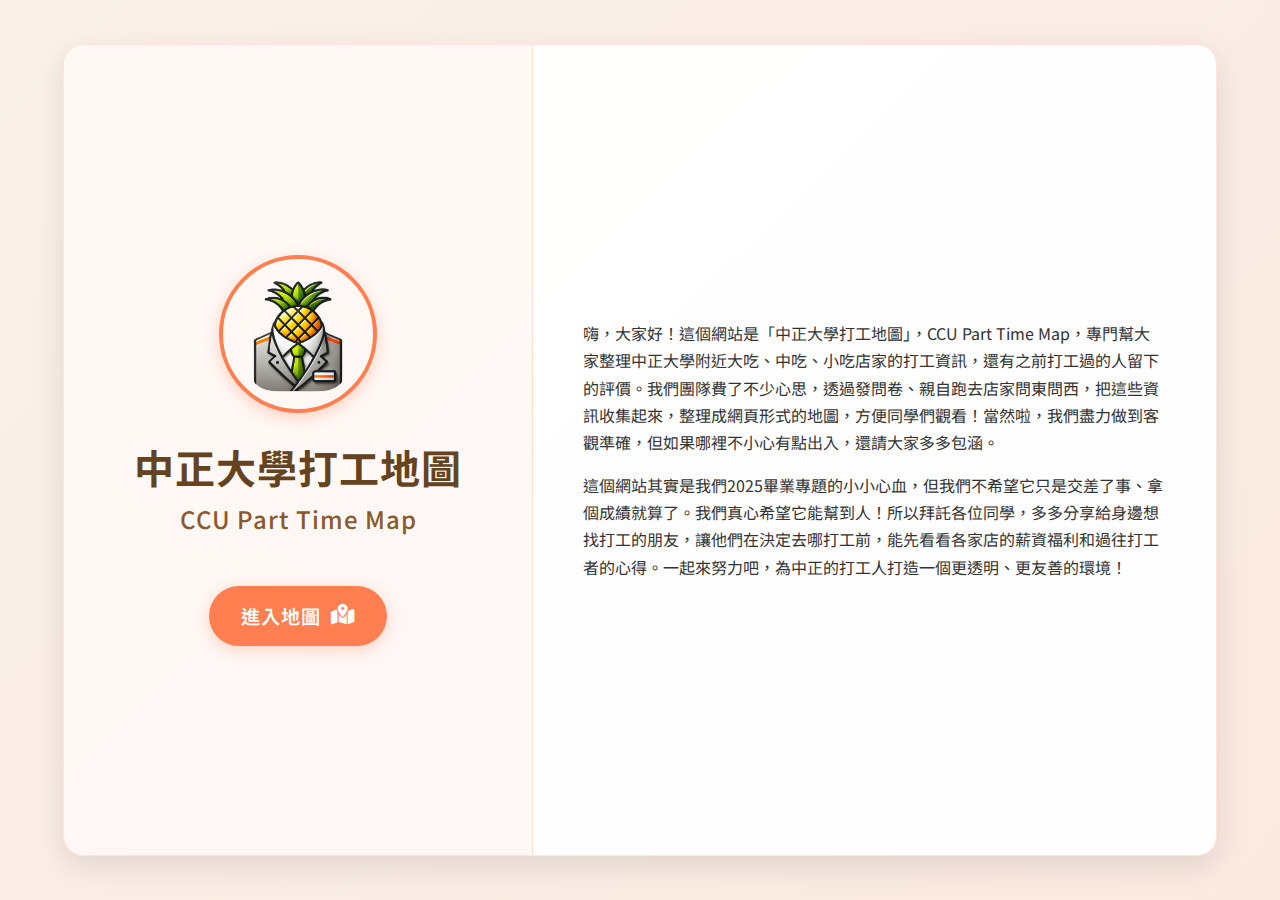
==== index.html @ e02257f9 "Initial commit with organized project structure" ====
<!DOCTYPE html>
<html lang="zh-Hant-TW">
<head>
    <meta charset="UTF-8">
    <meta name="viewport" content="width=device-width, initial-scale=1.0">
    <title>中正大學打工地圖 - 歡迎頁面</title>
    <!-- Favicon -->
    <link rel="icon" href="src/images/p_logo.png" type="image/png" sizes="32x32">
    <!-- Google Font -->
    <link href="https://fonts.googleapis.com/css2?family=Noto+Sans+TC:wght@400;500;700&display=swap" rel="stylesheet">
    <!-- Font Awesome for icons -->
    <link rel="stylesheet" href="https://cdnjs.cloudflare.com/ajax/libs/font-awesome/6.0.0/css/all.min.css" />
    <!-- Our custom styles -->
    <link rel="stylesheet" href="src/css/styles.css" />
    <!-- Special intro styles -->
    <link rel="stylesheet" href="src/css/intro-mobile.css" />
</head>
<body class="intro-page">
    <!-- Desktop Version (B) - Side by side -->
    <div class="intro-container">
        <div class="intro-content">
            <div class="intro-left">
                <div class="intro-logo">
                    <img src="src/images/p_logo.png" alt="中正大學打工地圖標誌">
                </div>
                <h1>中正大學打工地圖</h1>
                <h2>CCU Part Time Map</h2>
                <a href="map.html" class="enter-button">
                    <span>進入地圖</span>
                    <i class="fas fa-map-marked-alt"></i>
                </a>
            </div>
            <div class="intro-right">
                <div class="intro-text">
                    <p>嗨，大家好！這個網站是「中正大學打工地圖」，CCU Part Time Map，專門幫大家整理中正大學附近大吃、中吃、小吃店家的打工資訊，還有之前打工過的人留下的評價。我們團隊費了不少心思，透過發問卷、親自跑去店家問東問西，把這些資訊收集起來，整理成網頁形式的地圖，方便同學們觀看！當然啦，我們盡力做到客觀準確，但如果哪裡不小心有點出入，還請大家多多包涵。</p>
                    <p>這個網站其實是我們2025畢業專題的小小心血，但我們不希望它只是交差了事、拿個成績就算了。我們真心希望它能幫到人！所以拜託各位同學，多多分享給身邊想找打工的朋友，讓他們在決定去哪打工前，能先看看各家店的薪資福利和過往打工者的心得。一起來努力吧，為中正的打工人打造一個更透明、更友善的環境！</p>
                </div>
            </div>
        </div>
    </div>

    <!-- Mobile Version (A) - Stacked (will be shown on mobile via CSS) -->
    <div class="intro-container-mobile">
        <div class="intro-content-mobile">
            <div class="intro-logo">
                <img src="src/images/p_logo.png" alt="中正大學打工地圖標誌">
            </div>
            <h1>中正大學打工地圖</h1>
            <h2>CCU Part Time Map</h2>
            <div class="intro-text">
                <p>嗨，大家好！這個網站是「中正大學打工地圖」，CCU Part Time Map，專門幫大家整理中正大學附近大吃、中吃、小吃店家的打工資訊，還有之前打工過的人留下的評價。我們團隊費了不少心思，透過發問卷、親自跑去店家問東問西，把這些資訊收集起來，整理成網頁形式的地圖，方便同學們觀看！當然啦，我們盡力做到客觀準確，但如果哪裡不小心有點出入，還請大家多多包涵。</p>
                <p>這個網站其實是我們2025畢業專題的小小心血，但我們不希望它只是交差了事、拿個成績就算了。我們真心希望它能幫到人！所以拜託各位同學，多多分享給身邊想找打工的朋友，讓他們在決定去哪打工前，能先看看各家店的薪資福利和過往打工者的心得。一起來努力吧，為中正的打工人打造一個更透明、更友善的環境！</p>
            </div>
            <a href="map.html" class="enter-button">
                <span>進入地圖</span>
                <i class="fas fa-map-marked-alt"></i>
            </a>
        </div>
    </div>
</body>
</html>
---- src/css/styles.css ----
/* Main styles */
body { 
    margin: 0; 
    padding: 0; 
    font-family: 'Noto Sans TC', 'Microsoft JhengHei', '微軟正黑體', sans-serif;
}

/* Navigation bar styles */
.navbar {
    position: fixed;
    top: 0;
    left: 0;
    width: 100%;
    background-color: rgba(255, 250, 245, 0.95); /* Warm off-white with transparency */
    box-shadow: 0 2px 8px rgba(0, 0, 0, 0.1);
    display: flex;
    justify-content: space-between;
    align-items: center;
    padding: 0 20px;
    height: 70px;
    z-index: 1000;
    box-sizing: border-box;
    border-bottom: 2px solid rgba(255, 127, 80, 0.3); /* Subtle coral border */
}

.navbar-logo {
    display: flex;
    align-items: center;
    min-width: 0;
    overflow: hidden;
}

.navbar-logo img {
    height: 50px;
    width: 50px;
    margin-right: 12px;
    border-radius: 50%;
    flex-shrink: 0;
    object-fit: cover;
    background-color: transparent;
    border: 3px solid #FF7F50; /* Coral border */
    box-shadow: 0 2px 8px rgba(255, 127, 80, 0.3);
}

.navbar-logo h1 {
    font-size: 1.4rem;
    margin: 0;
    color: #654321; /* Warm brown color */
    font-weight: 600;
    white-space: nowrap;
    overflow: hidden;
    text-overflow: ellipsis;
    letter-spacing: 1px;
}

.navbar-links {
    display: flex;
    align-items: center;
    margin-left: 15px;
    flex-shrink: 0;
}

.navbar-links a {
    text-decoration: none;
    color: #8B5A2B; /* Saddle brown - warm color */
    margin-left: 15px;
    font-weight: 600;
    padding: 8px 12px;
    border-radius: 20px;
    transition: all 0.3s;
    white-space: nowrap;
    display: flex;
    align-items: center;
    gap: 5px;
    letter-spacing: 1px;
}

.navbar-links a:hover, .navbar-links a.active {
    background-color: rgba(255, 127, 80, 0.1); /* Very light coral background */
    transform: translateY(-2px);
    color: #FF7F50; /* Coral - matches marker */
}

.navbar-links a.active {
    background-color: rgba(255, 127, 80, 0.15);
    box-shadow: 0 2px 5px rgba(0,0,0,0.05);
    color: #FF7F50;
}

/* Map container */
#map {
    height: 100vh; /* Full viewport height */
    width: 100vw;  /* Full viewport width */
    position: absolute;
    top: 0;
    left: 0;
    z-index: 1;
}

/* Reset view button */
.reset-view-btn {
    position: fixed;
    bottom: 30px;
    right: 30px;
    background-color: #FF7F50; /* Coral - match marker */
    color: white;
    border: none;
    border-radius: 50%;
    width: 55px;
    height: 55px;
    display: flex;
    justify-content: center;
    align-items: center;
    box-shadow: 0 4px 10px rgba(0, 0, 0, 0.15);
    cursor: pointer;
    z-index: 1000;
    transition: transform 0.3s, background-color 0.3s;
}

.reset-view-btn:hover {
    background-color: #FF6347; /* Tomato - slightly darker on hover */
    transform: scale(1.1) rotate(10deg);
}

.reset-view-btn i {
    font-size: 1.7rem;
    color: white;
}

/* Custom map marker */
.custom-marker {
    display: flex;
    flex-direction: column;
    align-items: center;
}

.marker-icon {
    background-color: #FF7F50; /* Coral color */
    color: white;
    width: 30px;
    height: 30px;
    border-radius: 50%;
    display: flex;
    justify-content: center;
    align-items: center;
    box-shadow: 0 2px 5px rgba(0,0,0,0.2);
    transition: all 0.3s ease;
    z-index: 5;
}

.marker-icon i {
    font-size: 16px;
}

.marker-label {
    background-color: rgba(255, 255, 255, 0.95);
    color: #654321; /* Match navbar text color */
    padding: 3px 8px;
    border-radius: 10px;
    font-size: 12px;
    font-weight: bold;
    margin-top: 5px;
    box-shadow: 0 1px 3px rgba(0,0,0,0.15);
    max-width: 150px;
    text-align: center;
    white-space: nowrap;
    overflow: hidden;
    text-overflow: ellipsis;
    opacity: 0;
    transform: translateY(-5px);
    transition: all 0.3s ease;
}

.custom-marker:hover .marker-icon {
    transform: scale(1.2);
    background-color: #FF6347; /* Slightly darker on hover */
}

.custom-marker:hover .marker-label {
    opacity: 1;
    transform: translateY(0);
}

/* Popup styles */
.leaflet-popup-content-wrapper {
    border-radius: 12px;
    padding: 0;
    overflow: hidden;
    box-shadow: 0 3px 15px rgba(0, 0, 0, 0.2);
    width: 300px;
    max-width: 95vw;
}

.leaflet-popup-tip {
    background-color: #FF7F50; /* Match header color */
    width: 12px;
    height: 12px;
}

.leaflet-popup-close-button {
    color: white !important;
    font-size: 18px !important;
    padding: 8px 12px !important;
    font-weight: bold !important;
    transition: all 0.2s ease;
    z-index: 10;
}

.leaflet-popup-close-button:hover {
    color: rgba(255, 255, 255, 0.8) !important;
    transform: scale(1.1);
}

.leaflet-popup-content {
    margin: 0;
    width: 100% !important;
}

.establishment-popup {
    width: 100%;
}

.establishment-popup-header {
    background-color: #FF7F50; /* Coral */
    color: white;
    padding: 15px;
    border-top-left-radius: 12px;
    border-top-right-radius: 12px;
    display: flex;
    justify-content: space-between;
    align-items: center;
}

.establishment-popup-header h3 {
    margin: 0;
    font-size: 16px;
    font-weight: 600;
    letter-spacing: 1px;
}

.certification-badge {
    width: 26px;
    height: 26px;
    display: flex;
    justify-content: center;
    align-items: center;
    border-radius: 50%;
    background-color: #4CAF50; /* Green certification color */
    margin-left: 10px;
    box-shadow: 0 2px 4px rgba(0,0,0,0.15);
    border: 1.5px solid rgba(255, 255, 255, 0.7);
}

.certification-badge.inactive {
    background-color: #757575;
    color: #e0e0e0;
    border: 1.5px solid rgba(255, 255, 255, 0.3);
}

.certification-badge i {
    font-size: 14px;
    color: white;
    text-shadow: 0 1px 2px rgba(0,0,0,0.15);
    transform: translateY(0.5px);
}

.establishment-popup-content {
    padding: 15px;
    background-color: white;
}

.info-row {
    display: flex;
    justify-content: space-between;
    align-items: center;
    padding: 8px 0;
    border-bottom: 1px solid #f0f0f0;
}

.info-row:last-child {
    border-bottom: none;
}

.info-row .label {
    font-weight: 500;
    color: #654321; /* Warm brown, matching navbar text */
    font-size: 14px;
}

.info-row .value {
    color: #333;
    font-weight: 600;
    font-size: 14px;
    display: flex;
    align-items: center;
}

.update-time {
    font-size: 12px;
    color: #999;
    margin-left: 8px;
}

.info-row .boolean-value {
    display: inline-flex;
    align-items: center;
}

.info-row .boolean-value i {
    margin-right: 5px;
}

.info-row .boolean-value .yes {
    color: #4CAF50;
}

.info-row .boolean-value .no {
    color: #F44336;
}

.star-rating {
    display: flex;
}

.star {
    color: #e0e0e0;
    font-size: 16px;
    margin-right: 2px;
}

.star.filled {
    color: #FFC107;
}

/* Mobile fullscreen popup */
.mobile-popup-overlay {
    display: none;
    position: fixed;
    top: 0;
    left: 0;
    width: 100%;
    height: 100%;
    background-color: rgba(0, 0, 0, 0.7);
    z-index: 1500;
    opacity: 0;
    transition: opacity 0.3s ease;
}

.mobile-popup-container {
    position: fixed;
    top: 50%;
    left: 50%;
    transform: translate(-50%, -50%) scale(0.9);
    width: 90%;
    max-width: 400px;
    max-height: 90vh;
    overflow-y: auto;
    background-color: white;
    border-radius: 12px;
    box-shadow: 0 5px 25px rgba(0, 0, 0, 0.3);
    z-index: 1600;
    opacity: 0;
    transition: all 0.3s ease;
}

.mobile-popup-container.active,
.mobile-popup-overlay.active {
    display: block;
    opacity: 1;
}

.mobile-popup-container.active {
    transform: translate(-50%, -50%) scale(1);
}

.mobile-popup-close {
    position: absolute;
    top: 15px;
    right: 15px;
    width: 30px;
    height: 30px;
    border-radius: 50%;
    background-color: rgba(255, 255, 255, 0.2);
    display: flex;
    justify-content: center;
    align-items: center;
    color: white;
    font-size: 20px;
    cursor: pointer;
    z-index: 10;
}

/* Responsive styles */
@media (max-width: 992px) {
    .navbar {
        padding: 0 15px;
    }
    
    .navbar-logo h1 {
        font-size: 1.2rem;
    }
}

@media (max-width: 768px) {
    .navbar {
        padding: 0 12px;
        height: 60px;
    }
    
    .navbar-logo img {
        height: 40px;
        width: 40px;
    }
    
    .navbar-logo h1 {
        font-size: 1.1rem;
    }
    
    .navbar-links a {
        padding: 6px 10px;
        margin-left: 10px;
    }
    
    .reset-view-btn {
        bottom: 20px;
        right: 20px;
        width: 45px;
        height: 45px;
    }
    
    /* Hide the regular popup on mobile and show mobile version instead */
    .leaflet-popup {
        display: none !important;
    }
}

@media (max-width: 576px) {
    .navbar {
        padding: 0 10px;
    }
    
    .navbar-logo img {
        height: 35px;
        width: 35px;
        margin-right: 8px;
    }
    
    .navbar-logo h1 {
        font-size: 0.9rem;
        max-width: 150px;
    }
    
    .navbar-links a {
        padding: 5px 8px;
        margin-left: 8px;
        font-size: 0.9rem;
    }
    
    .navbar-links a i {
        margin-right: 0;
    }
    
    .info-row .label,
    .info-row .value {
        font-size: 13px;
    }
    
    .update-time {
        font-size: 11px;
    }
}

@media (max-width: 400px) {
    .navbar-logo h1 {
        max-width: 120px;
    }
    
    .navbar-links a span {
        display: none;
    }
    
    .navbar-links a {
        padding: 5px 8px;
    }
    
    .navbar-links a i {
        font-size: 1.1rem;
        margin: 0;
    }
    
    .update-time {
        display: block;
        margin-left: 0;
        margin-top: 2px;
    }
}

/* Add padding to account for navbar */
.content-area {
    padding-top: 80px;
}

/* Intro page display control */
.intro-container-mobile {
    display: none !important;
}

/* Specific styles for intro page */
body.intro-page {
    overflow: hidden;
    height: 100vh;
    background-color: #f9f5f1; /* Warm, light background */
    display: flex;
    align-items: center;
    justify-content: center;
}

/* Media query for mobile intro page */
@media (max-width: 767px) {
    .intro-container {
        display: none;
    }
    
    .intro-container-mobile {
        display: flex;
        width: 100%;
        min-height: 100vh;
        align-items: center;
        justify-content: center;
        padding: 20px;
        box-sizing: border-box;
        background: linear-gradient(135deg, rgba(255,204,153,0.1) 0%, rgba(255,127,80,0.1) 100%);
    }
    
    .intro-content-mobile {
        width: 100%;
        max-width: 500px;
        background-color: rgba(255, 255, 255, 0.95);
        padding: 30px 20px;
        border-radius: 20px;
        box-shadow: 0 10px 30px rgba(0, 0, 0, 0.1);
        text-align: center;
        animation: fadeIn 1s ease-out;
        border: 1px solid rgba(255, 127, 80, 0.2);
        overflow-y: auto;
        max-height: 90vh;
    }
    
    .intro-content-mobile .intro-logo img {
        width: 100px;
        height: 100px;
        margin-bottom: 15px;
    }
    
    .intro-content-mobile h1 {
        font-size: 1.8rem;
        margin-bottom: 5px;
    }
    
    .intro-content-mobile h2 {
        font-size: 1.2rem;
        margin-bottom: 20px;
    }
    
    .intro-content-mobile .intro-text {
        text-align: left;
        margin-bottom: 25px;
    }
    
    .intro-content-mobile .intro-text p {
        font-size: 0.95rem;
        line-height: 1.6;
        margin-bottom: 15px;
    }
}

/* Information Guide Popup */
.info-guide-overlay {
    display: none;
    position: fixed;
    top: 0;
    left: 0;
    width: 100%;
    height: 100%;
    background-color: rgba(0, 0, 0, 0.7);
    z-index: 1500;
    opacity: 0;
    transition: opacity 0.3s ease;
}

.info-guide-overlay.active {
    opacity: 1;
    display: flex;
    align-items: center;
    justify-content: center;
}

.info-guide-container {
    width: 90%;
    max-width: 600px;
    background-color: white;
    border-radius: 16px;
    box-shadow: 0 5px 25px rgba(0, 0, 0, 0.3);
    overflow: hidden;
    max-height: 90vh;
    display: flex;
    flex-direction: column;
    animation: fadeInScale 0.3s ease-out;
}

@keyframes fadeInScale {
    0% {
        opacity: 0;
        transform: scale(0.9);
    }
    100% {
        opacity: 1;
        transform: scale(1);
    }
}

.info-guide-header {
    background-color: #FF7F50;
    color: white;
    padding: 15px 20px;
    display: flex;
    justify-content: space-between;
    align-items: center;
    border-bottom: 1px solid rgba(0, 0, 0, 0.1);
}

.info-guide-header h3 {
    margin: 0;
    font-size: 1.3rem;
    font-weight: 600;
    letter-spacing: 1px;
}

.info-guide-close {
    background: none;
    border: none;
    color: white;
    font-size: 1.3rem;
    cursor: pointer;
    width: 30px;
    height: 30px;
    display: flex;
    align-items: center;
    justify-content: center;
    padding: 0;
    border-radius: 50%;
    transition: all 0.2s;
}

.info-guide-close:hover {
    background-color: rgba(255, 255, 255, 0.2);
}

.info-guide-content {
    padding: 20px;
    overflow-y: auto;
}

.info-category {
    background-color: #f9f9f9;
    border-radius: 12px;
    margin-bottom: 15px;
    overflow: hidden;
    box-shadow: 0 2px 8px rgba(0,0,0,0.05);
    border: 1px solid #f0f0f0;
    transition: all 0.3s ease;
}

.info-category:hover {
    box-shadow: 0 4px 12px rgba(0,0,0,0.1);
    transform: translateY(-2px);
}

.category-header {
    padding: 12px 15px;
    background-color: #f0f0f0;
    display: flex;
    align-items: center;
    border-bottom: 1px solid #e0e0e0;
}

.category-header i {
    font-size: 1.2rem;
    margin-right: 10px;
    width: 24px;
    height: 24px;
    display: flex;
    align-items: center;
    justify-content: center;
    color: #FF7F50;
}

.category-header h4 {
    margin: 0;
    font-size: 1.1rem;
    color: #444;
    font-weight: 600;
}

.category-content {
    padding: 15px;
}

.category-content p {
    margin: 0;
    line-height: 1.6;
    color: #555;
}

.info-footer {
    margin-top: 20px;
    padding-top: 15px;
    border-top: 1px dashed #ddd;
    text-align: center;
    font-style: italic;
    color: #777;
}

.info-footer p {
    margin: 0;
    font-size: 0.9rem;
}

/* Responsive styles for info guide */
@media (max-width: 768px) {
    .info-guide-container {
        width: 95%;
    }
    
    .info-guide-header h3 {
        font-size: 1.2rem;
    }
    
    .category-header h4 {
        font-size: 1rem;
    }
    
    .category-content p {
        font-size: 0.95rem;
    }
}

@media (max-width: 576px) {
    .info-guide-header {
        padding: 12px 15px;
    }
    
    .info-guide-content {
        padding: 15px;
    }
    
    .category-header {
        padding: 10px 12px;
    }
    
    .category-content {
        padding: 12px;
    }
    
    .category-header i {
        font-size: 1.1rem;
    }
    
    .category-header h4 {
        font-size: 0.95rem;
    }
    
    .category-content p {
        font-size: 0.9rem;
    }
}

/* About page specific styles */
.about-container {
    max-width: 1200px;
    margin: 0 auto;
    padding: 40px 20px;
    line-height: 1.6;
}

.about-container h1 {
    color: #654321;
    margin-bottom: 30px;
    text-align: center;
}

.about-section {
    background-color: white;
    border-radius: 10px;
    box-shadow: 0 3px 15px rgba(0, 0, 0, 0.1);
    padding: 30px;
    margin-bottom: 30px;
}

.about-section h2 {
    color: #654321;
    margin-bottom: 20px;
    border-bottom: 2px solid #f0f0f0;
    padding-bottom: 10px;
}

.team-grid {
    display: grid;
    grid-template-columns: repeat(auto-fill, minmax(280px, 1fr));
    gap: 30px;
    margin-top: 30px;
}

.team-member {
    text-align: center;
    padding: 20px;
    border-radius: 10px;
    background-color: #f9f9f9;
    transition: transform 0.3s;
}

.team-member:hover {
    transform: translateY(-5px);
    box-shadow: 0 5px 15px rgba(0, 0, 0, 0.1);
}

.team-member img {
    width: 120px;
    height: 120px;
    border-radius: 50%;
    object-fit: cover;
    margin-bottom: 15px;
    border: 3px solid #FF7F50;
}

.team-member h3 {
    margin: 10px 0 5px;
    color: #333;
}

.team-member p {
    color: #666;
    font-size: 0.9rem;
}

@media (max-width: 768px) {
    .about-container {
        padding: 20px 15px;
    }
    
    .about-section {
        padding: 20px;
    }
    
    .team-grid {
        grid-template-columns: repeat(auto-fill, minmax(220px, 1fr));
        gap: 20px;
    }
}

@media (max-width: 576px) {
    .about-container {
        padding: 15px 10px;
    }
    
    .about-section {
        padding: 15px;
    }
    
    .team-grid {
        grid-template-columns: 1fr;
        gap: 15px;
    }
    
    .team-member img {
        width: 100px;
        height: 100px;
    }
}/* Intro page styles (Version B - no scroll) */
body {
    margin: 0;
    padding: 0;
    font-family: 'Noto Sans TC', 'Microsoft JhengHei', '微軟正黑體', sans-serif;
    background-color: #f9f5f1; /* Warm, light background */
    overflow: hidden;
    height: 100vh;
    display: flex;
    align-items: center;
    justify-content: center;
}

.intro-container {
    width: 100%;
    height: 100vh;
    display: flex;
    align-items: center;
    justify-content: center;
    box-sizing: border-box;
    background: linear-gradient(135deg, rgba(255,204,153,0.1) 0%, rgba(255,127,80,0.1) 100%);
}

.intro-content {
    width: 90%;
    max-width: 1200px;
    height: 90vh;
    background-color: rgba(255, 255, 255, 0.95);
    border-radius: 20px;
    box-shadow: 0 10px 30px rgba(0, 0, 0, 0.1);
    animation: fadeIn 1s ease-out;
    border: 1px solid rgba(255, 127, 80, 0.2);
    display: flex;
    overflow: hidden;
}

.intro-left {
    width: 40%;
    padding: 40px;
    display: flex;
    flex-direction: column;
    justify-content: center;
    align-items: center;
    background-color: rgba(255, 127, 80, 0.05);
    border-right: 1px solid rgba(255, 127, 80, 0.2);
}

.intro-right {
    width: 60%;
    padding: 40px 50px;
    display: flex;
    flex-direction: column;
    justify-content: center;
    overflow-y: auto;
}

.intro-logo {
    margin-bottom: 20px;
}

.intro-logo img {
    width: 150px;
    height: 150px;
    border-radius: 50%;
    object-fit: cover;
    border: 4px solid #FF7F50; /* Coral border */
    box-shadow: 0 5px 15px rgba(255, 127, 80, 0.3);
}

h1 {
    color: #654321; /* Warm brown color */
    font-weight: 700;
    font-size: 2.5rem;
    margin: 0 0 5px 0;
    letter-spacing: 1px;
    text-align: center;
}

h2 {
    color: #8B5A2B; /* Saddle brown */
    font-weight: 500;
    font-size: 1.5rem;
    margin: 0 0 20px 0;
    letter-spacing: 1px;
    text-align: center;
}

.intro-text {
    text-align: left;
    line-height: 1.7;
    color: #333;
    margin-bottom: 0;
}

.intro-text p {
    margin-bottom: 15px;
    font-size: 1rem;
}

.enter-button {
    display: inline-flex;
    align-items: center;
    justify-content: center;
    text-decoration: none;
    background-color: #FF7F50; /* Coral - matches marker */
    color: white;
    padding: 14px 30px;
    border-radius: 50px;
    font-size: 1.2rem;
    font-weight: 600;
    transition: all 0.3s ease;
    box-shadow: 0 4px 15px rgba(255, 127, 80, 0.3);
    border: 2px solid transparent;
    letter-spacing: 1px;
    margin-top: 30px;
    align-self: center;
}

.enter-button:hover {
    transform: translateY(-3px) scale(1.02);
    box-shadow: 0 7px 20px rgba(255, 127, 80, 0.4);
    background-color: #FF6347; /* Tomato - slightly darker on hover */
}

.enter-button:active {
    transform: translateY(0) scale(0.99);
    box-shadow: 0 2px 8px rgba(255, 127, 80, 0.3);
}

.enter-button i {
    margin-left: 10px;
    font-size: 1.3rem;
}

/* Animation */
@keyframes fadeIn {
    0% {
        opacity: 0;
        transform: translateY(20px);
    }
    100% {
        opacity: 1;
        transform: translateY(0);
    }
}

/* Responsive styles */
@media (max-width: 1200px) {
    .intro-left {
        padding: 30px;
    }
    
    .intro-right {
        padding: 30px 40px;
    }
    
    .intro-logo img {
        width: 130px;
        height: 130px;
    }
    
    h1 {
        font-size: 2.2rem;
    }
    
    h2 {
        font-size: 1.3rem;
    }
}

@media (max-width: 992px) {
    .intro-content {
        flex-direction: column;
        overflow-y: auto;
    }
    
    .intro-left {
        width: 100%;
        height: auto;
        padding: 30px 20px;
        border-right: none;
        border-bottom: 1px solid rgba(255, 127, 80, 0.2);
        flex-shrink: 0;
    }
    
    .intro-right {
        width: 100%;
        padding: 30px;
        overflow-y: visible;
    }
    
    .intro-logo img {
        width: 110px;
        height: 110px;
    }
    
    h1 {
        font-size: 2rem;
    }
    
    h2 {
        font-size: 1.2rem;
        margin-bottom: 0;
    }
}

@media (max-width: 768px) {
    .intro-container {
        padding: 15px;
    }
    
    .intro-content {
        height: auto;
        min-height: 90vh;
    }
    
    .intro-logo img {
        width: 90px;
        height: 90px;
    }
    
    h1 {
        font-size: 1.8rem;
    }
    
    h2 {
        font-size: 1.1rem;
    }
    
    .intro-text p {
        font-size: 0.95rem;
        margin-bottom: 12px;
    }
    
    .enter-button {
        padding: 10px 20px;
        font-size: 1rem;
        margin-top: 15px;
    }
}

@media (max-width: 576px) {
    .intro-container {
        padding: 10px;
    }
    
    .intro-content {
        width: 95%;
    }
    
    .intro-left {
        padding: 20px 15px;
    }
    
    .intro-right {
        padding: 20px 15px;
    }
    
    .intro-logo img {
        width: 75px;
        height: 75px;
    }
    
    h1 {
        font-size: 1.6rem;
    }
    
    h2 {
        font-size: 1rem;
    }
    
    .intro-text p {
        font-size: 0.9rem;
        margin-bottom: 10px;
    }
}

/* Custom styles for marker clusters */
.marker-cluster {
    background-color: rgba(255, 127, 80, 0.6);
    border: 3px solid rgba(255, 127, 80, 0.8);
}

.marker-cluster div {
    background-color: rgba(255, 127, 80, 0.8);
    color: white;
    width: 28px;
    height: 28px;
    border-radius: 50%;
    text-align: center;
    font-size: 12px;
    font-weight: bold;
    display: flex;
    justify-content: center;
    align-items: center;
}

.marker-cluster span {
    line-height: 28px;
}
---- src/css/intro-mobile.css ----
/* Mobile intro page styles - Version A */
body.intro-page {
    overflow-x: hidden;
    overflow-y: auto;
    min-height: 100vh;
    margin: 0;
    padding: 0;
    font-family: 'Noto Sans TC', 'Microsoft JhengHei', '微軟正黑體', sans-serif;
    background-color: #f9f5f1; /* Warm, light background */
    display: flex;
    align-items: center;
    justify-content: center;
}

.intro-container {
    display: flex;
    width: 100%;
    height: 100vh;
    align-items: center;
    justify-content: center;
    background: linear-gradient(135deg, rgba(255,204,153,0.1) 0%, rgba(255,127,80,0.1) 100%);
}

.intro-content {
    width: 90%;
    max-width: 1200px;
    height: 90vh;
    background-color: rgba(255, 255, 255, 0.95);
    border-radius: 20px;
    box-shadow: 0 10px 30px rgba(0, 0, 0, 0.1);
    animation: fadeIn 1s ease-out;
    border: 1px solid rgba(255, 127, 80, 0.2);
    display: flex;
    overflow: hidden;
}

.intro-left {
    width: 40%;
    padding: 40px;
    display: flex;
    flex-direction: column;
    justify-content: center;
    align-items: center;
    background-color: rgba(255, 127, 80, 0.05);
    border-right: 1px solid rgba(255, 127, 80, 0.2);
}

.intro-right {
    width: 60%;
    padding: 40px 50px;
    display: flex;
    flex-direction: column;
    justify-content: center;
    overflow-y: auto;
    max-height: 90vh;
}

.intro-logo {
    margin-bottom: 20px;
}

.intro-logo img {
    width: 150px;
    height: 150px;
    border-radius: 50%;
    object-fit: cover;
    border: 4px solid #FF7F50; /* Coral border */
    box-shadow: 0 5px 15px rgba(255, 127, 80, 0.3);
}

.intro-page h1 {
    color: #654321; /* Warm brown color */
    font-weight: 700;
    font-size: 2.5rem;
    margin: 0 0 5px 0;
    letter-spacing: 1px;
    text-align: center;
}

.intro-page h2 {
    color: #8B5A2B; /* Saddle brown */
    font-weight: 500;
    font-size: 1.5rem;
    margin: 0 0 20px 0;
    letter-spacing: 1px;
    text-align: center;
}

.intro-text {
    text-align: left;
    line-height: 1.7;
    color: #333;
    margin-bottom: 0;
}

.intro-text p {
    margin-bottom: 15px;
    font-size: 1rem;
}

.enter-button {
    display: inline-flex;
    align-items: center;
    justify-content: center;
    text-decoration: none;
    background-color: #FF7F50; /* Coral - matches marker */
    color: white;
    padding: 14px 30px;
    border-radius: 50px;
    font-size: 1.2rem;
    font-weight: 600;
    transition: all 0.3s ease;
    box-shadow: 0 4px 15px rgba(255, 127, 80, 0.3);
    border: 2px solid transparent;
    letter-spacing: 1px;
    margin-top: 30px;
    align-self: center;
}

.enter-button:hover {
    transform: translateY(-3px) scale(1.02);
    box-shadow: 0 7px 20px rgba(255, 127, 80, 0.4);
    background-color: #FF6347; /* Tomato - slightly darker on hover */
}

.enter-button:active {
    transform: translateY(0) scale(0.99);
    box-shadow: 0 2px 8px rgba(255, 127, 80, 0.3);
}

.enter-button i {
    margin-left: 10px;
    font-size: 1.3rem;
}

/* Animation */
@keyframes fadeIn {
    0% {
        opacity: 0;
        transform: translateY(20px);
    }
    100% {
        opacity: 1;
        transform: translateY(0);
    }
}

/* Mobile version control */
.intro-container-mobile {
    display: none;
}

/* Responsive adjustments */
@media (max-width: 1200px) {
    .intro-left {
        padding: 30px;
    }
    
    .intro-right {
        padding: 30px 40px;
    }
    
    .intro-logo img {
        width: 130px;
        height: 130px;
    }
    
    .intro-page h1 {
        font-size: 2.2rem;
    }
    
    .intro-page h2 {
        font-size: 1.3rem;
    }
}

@media (max-width: 992px) {
    body.intro-page {
        overflow-x: hidden;
        overflow-y: auto;
        min-height: 100vh;
        height: auto;
        padding: 20px;
    }
    
    .intro-container {
        display: none !important;
    }
    
    .intro-container-mobile {
        display: flex !important;
        width: 100%;
        min-height: 100%;
        align-items: center;
        justify-content: center;
        padding: 20px;
        box-sizing: border-box;
        background: linear-gradient(135deg, rgba(255,204,153,0.1) 0%, rgba(255,127,80,0.1) 100%);
    }
    
    .intro-content-mobile {
        width: 100%;
        max-width: 700px;
        background-color: rgba(255, 255, 255, 0.95);
        padding: 40px 30px;
        border-radius: 20px;
        box-shadow: 0 10px 30px rgba(0, 0, 0, 0.1);
        text-align: center;
        animation: fadeIn 1s ease-out;
        border: 1px solid rgba(255, 127, 80, 0.2);
        overflow-y: visible;
        height: auto;
    }
    
    .intro-content-mobile .intro-logo img {
        width: 120px;
        height: 120px;
        margin-bottom: 15px;
    }
    
    .intro-content-mobile h1 {
        font-size: 2rem;
        margin-bottom: 5px;
    }
    
    .intro-content-mobile h2 {
        font-size: 1.4rem;
        margin-bottom: 25px;
    }
    
    .intro-content-mobile .intro-text {
        text-align: left;
        margin-bottom: 25px;
        position: relative;
        padding-bottom: 15px;
    }
    
    .intro-content-mobile .intro-text:after {
        content: '';
        position: absolute;
        bottom: 0;
        left: 25%;
        width: 50%;
        height: 1px;
        background: linear-gradient(to right, transparent, rgba(255, 127, 80, 0.3), transparent);
    }
    
    .intro-content-mobile .intro-text p {
        font-size: 1rem;
        line-height: 1.7;
        margin-bottom: 15px;
    }
    
    .intro-content-mobile .enter-button {
        margin-top: 20px;
        margin-bottom: 15px;
        padding: 14px 28px;
        font-size: 1.2rem;
        position: relative;
        display: inline-flex;
        transform: scale(1.05);
        animation: pulseButton 2s infinite;
    }
}

/* Switch to completely different mobile layout */
@media (max-width: 767px) {
    body.intro-page {
        overflow-x: hidden;
        overflow-y: auto;
        min-height: 100vh;
        height: auto;
        padding: 20px;
    }
    
    .intro-container {
        display: none !important;
    }
    
    .intro-container-mobile {
        display: flex !important;
        width: 100%;
        min-height: 100%;
        align-items: center;
        justify-content: center;
        padding: 20px;
        box-sizing: border-box;
        background: linear-gradient(135deg, rgba(255,204,153,0.1) 0%, rgba(255,127,80,0.1) 100%);
    }
    
    .intro-content-mobile {
        width: 100%;
        max-width: 500px;
        background-color: rgba(255, 255, 255, 0.95);
        padding: 30px 20px;
        border-radius: 20px;
        box-shadow: 0 10px 30px rgba(0, 0, 0, 0.1);
        text-align: center;
        animation: fadeIn 1s ease-out;
        border: 1px solid rgba(255, 127, 80, 0.2);
        overflow-y: visible;
        height: auto;
    }
    
    .intro-content-mobile .intro-logo img {
        width: 100px;
        height: 100px;
        margin-bottom: 15px;
    }
    
    .intro-content-mobile h1 {
        font-size: 1.8rem;
        margin-bottom: 5px;
    }
    
    .intro-content-mobile h2 {
        font-size: 1.2rem;
        margin-bottom: 20px;
    }
    
    .intro-content-mobile .intro-text {
        text-align: left;
        margin-bottom: 20px;
        position: relative;
        padding-bottom: 15px;
    }
    
    .intro-content-mobile .intro-text:after {
        content: '';
        position: absolute;
        bottom: 0;
        left: 25%;
        width: 50%;
        height: 1px;
        background: linear-gradient(to right, transparent, rgba(255, 127, 80, 0.3), transparent);
    }
    
    .intro-content-mobile .intro-text p {
        font-size: 0.95rem;
        line-height: 1.6;
        margin-bottom: 15px;
    }
    
    .intro-content-mobile .enter-button {
        margin-top: 15px;
        margin-bottom: 20px;
        padding: 14px 28px;
        font-size: 1.1rem;
        position: relative;
        display: inline-flex;
        transform: scale(1.1);
        animation: pulseButton 2s infinite;
    }
    
    @keyframes pulseButton {
        0% {
            box-shadow: 0 0 0 0 rgba(255, 127, 80, 0.5);
        }
        70% {
            box-shadow: 0 0 0 10px rgba(255, 127, 80, 0);
        }
        100% {
            box-shadow: 0 0 0 0 rgba(255, 127, 80, 0);
        }
    }
}

@media (max-width: 576px) {
    .intro-container-mobile {
        padding: 15px;
    }
    
    .intro-content-mobile {
        padding: 25px 20px;
    }
    
    .intro-content-mobile .intro-logo img {
        width: 80px;
        height: 80px;
    }
    
    .intro-content-mobile h1 {
        font-size: 1.6rem;
    }
    
    .intro-content-mobile h2 {
        font-size: 1rem;
    }
    
    .intro-content-mobile .intro-text p {
        font-size: 0.9rem;
        margin-bottom: 12px;
    }
    
    .intro-content-mobile .enter-button {
        padding: 12px 22px;
        font-size: 1rem;
        margin-top: 10px;
        margin-bottom: 15px;
        transform: scale(1.05);
    }
}
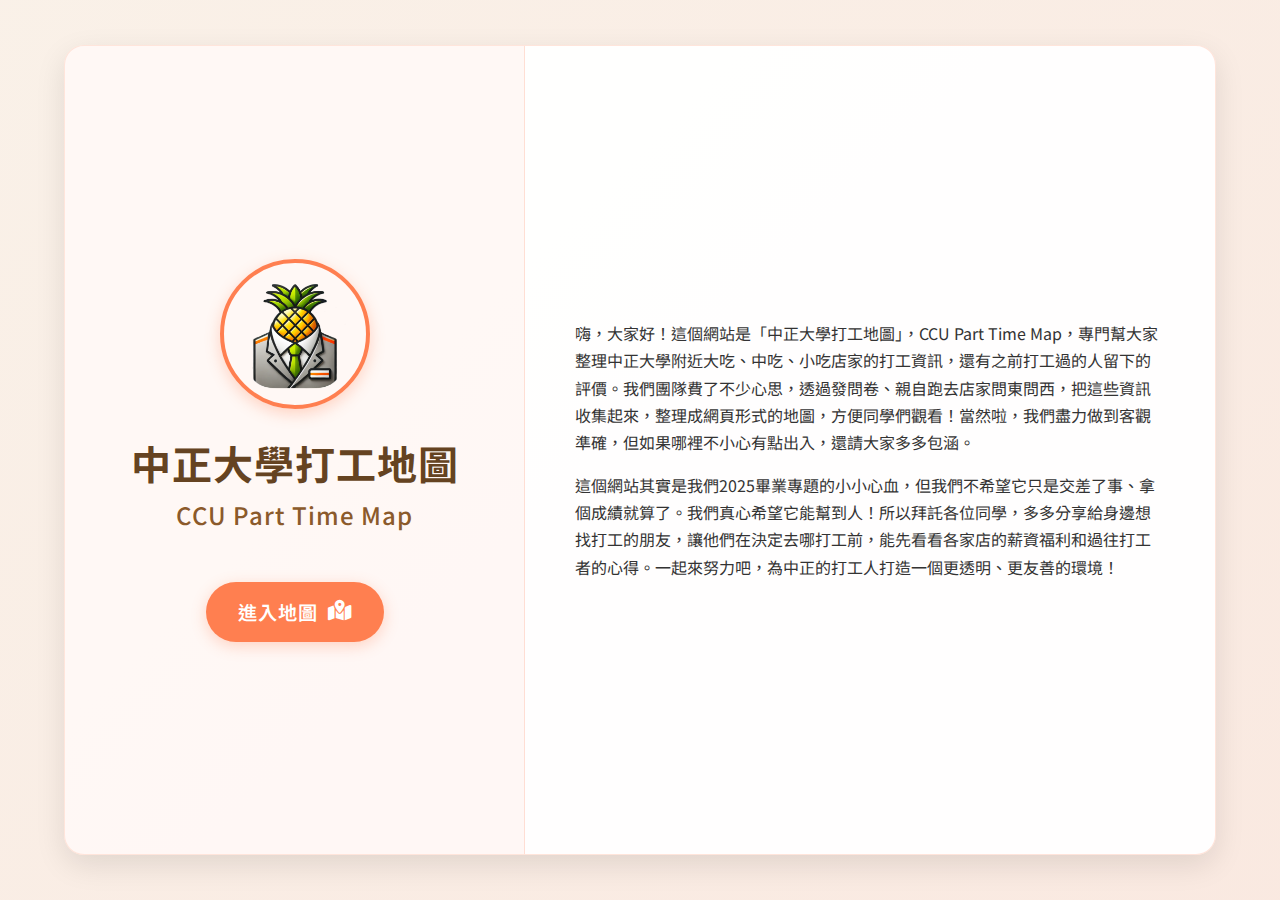
==== commit de91bdb4: "Bill - Attempt to solve mobile stuck issue and others, take 2" ====
--- a/index.html
+++ b/index.html
@@ -48,8 +48,10 @@
             <h1>中正大學打工地圖</h1>
             <h2>CCU Part Time Map</h2>
             <div class="intro-text">
-                <p>嗨，大家好！這個網站是「中正大學打工地圖」，CCU Part Time Map，專門幫大家整理中正大學附近大吃、中吃、小吃店家的打工資訊，還有之前打工過的人留下的評價。我們團隊費了不少心思，透過發問卷、親自跑去店家問東問西，把這些資訊收集起來，整理成網頁形式的地圖，方便同學們觀看！當然啦，我們盡力做到客觀準確，但如果哪裡不小心有點出入，還請大家多多包涵。</p>
-                <p>這個網站其實是我們2025畢業專題的小小心血，但我們不希望它只是交差了事、拿個成績就算了。我們真心希望它能幫到人！所以拜託各位同學，多多分享給身邊想找打工的朋友，讓他們在決定去哪打工前，能先看看各家店的薪資福利和過往打工者的心得。一起來努力吧，為中正的打工人打造一個更透明、更友善的環境！</p>
+                <p>嗨，大家好！這個網站是「中正大學打工地圖」，CCU Part Time Map，專門幫大家整理中正大學附近大吃、中吃、小吃店家的打工資訊，還有之前打工過的人留下的評價。</p>
+                <p>我們團隊費了不少心思，透過發問卷、親自跑去店家問東問西，把這些資訊收集起來，整理成網頁形式的地圖，方便同學們觀看！當然啦，我們盡力做到客觀準確，但如果哪裡不小心有點出入，還請大家多多包涵。</p>
+                <p>這個網站其實是我們2025畢業專題的小小心血，但我們不希望它只是交差了事、拿個成績就算了。我們真心希望它能幫到人！所以拜託各位同學，多多分享給身邊想找打工的朋友，讓他們在決定去哪打工前，能先看看各家店的薪資福利和過往打工者的心得。</p>
+                <p>一起來努力吧，為中正的打工人打造一個更透明、更友善的環境！</p>
             </div>
             <a href="map.html" class="enter-button">
                 <span>進入地圖</span>
--- a/src/css/styles.css
+++ b/src/css/styles.css
@@ -1,1779 +1,1233 @@
-/* Main styles */-
-body { -
-    margin: 0; -
-    padding: 0; -
-    font-family: 'Noto Sans TC', 'Microsoft JhengHei', '微軟正黑體', sans-serif;-
-}-
--
-/* Navigation bar styles */-
-.navbar {-
-    position: fixed;-
-    top: 0;-
-    left: 0;-
-    width: 100%;-
-    background-color: rgba(255, 250, 245, 0.95); /* Warm off-white with transparency */-
-    box-shadow: 0 2px 8px rgba(0, 0, 0, 0.1);-
-    display: flex;-
-    justify-content: space-between;-
-    align-items: center;-
-    padding: 0 20px;-
-    height: 70px;-
-    z-index: 1000;-
-    box-sizing: border-box;-
-    border-bottom: 2px solid rgba(255, 127, 80, 0.3); /* Subtle coral border */-
-}-
--
-.navbar-logo {-
-    display: flex;-
-    align-items: center;-
-    min-width: 0;-
-    overflow: hidden;-
-}-
--
-.navbar-logo img {-
-    height: 50px;-
-    width: 50px;-
-    margin-right: 12px;-
-    border-radius: 50%;-
-    flex-shrink: 0;-
-    object-fit: cover;-
-    background-color: transparent;
-    border: 3px solid #FF7F50; /* Coral border */
-    box-shadow: 0 2px 8px rgba(255, 127, 80, 0.3);-
-}-
--
-.navbar-logo h1 {-
-    font-size: 1.4rem;-
-    margin: 0;-
-    color: #654321; /* Warm brown color */-
-    font-weight: 600;-
-    white-space: nowrap;-
-    overflow: hidden;-
-    text-overflow: ellipsis;-
-    letter-spacing: 1px;-
-}-
--
-.navbar-links {-
-    display: flex;-
-    align-items: center;-
-    margin-left: 15px;-
-    flex-shrink: 0;-
-}-
--
-.navbar-links a {-
-    text-decoration: none;-
-    color: #8B5A2B; /* Saddle brown - warm color */-
-    margin-left: 15px;-
-    font-weight: 600;-
-    padding: 8px 12px;-
-    border-radius: 20px;-
-    transition: all 0.3s;-
-    white-space: nowrap;-
-    display: flex;-
-    align-items: center;-
-    gap: 5px;-
-    letter-spacing: 1px;-
-}-
--
-.navbar-links a:hover, .navbar-links a.active {-
-    background-color: rgba(255, 127, 80, 0.1); /* Very light coral background */-
-    transform: translateY(-2px);-
-    color: #FF7F50; /* Coral - matches marker */-
-}-
--
-.navbar-links a.active {-
-    background-color: rgba(255, 127, 80, 0.15);-
-    box-shadow: 0 2px 5px rgba(0,0,0,0.05);-
-    color: #FF7F50;-
-}-
--
-/* Map container */-
-#map {-
-    height: 100vh; /* Full viewport height */-
-    width: 100vw;  /* Full viewport width */-
-    position: absolute;-
-    top: 0;-
-    left: 0;-
-    z-index: 1;-
-}-
--
-/* Reset view button */-
-.reset-view-btn {-
-    position: fixed;-
-    bottom: 30px;-
-    right: 30px;-
-    background-color: #FF7F50; /* Coral - match marker */-
-    color: white;-
-    border: none;-
-    border-radius: 50%;-
-    width: 55px;-
-    height: 55px;-
-    display: flex;-
-    justify-content: center;-
-    align-items: center;-
-    box-shadow: 0 4px 10px rgba(0, 0, 0, 0.15);-
-    cursor: pointer;-
-    z-index: 1000;-
-    transition: transform 0.3s, background-color 0.3s;-
-}-
--
-.reset-view-btn:hover {-
-    background-color: #FF6347; /* Tomato - slightly darker on hover */-
-    transform: scale(1.1) rotate(10deg);-
-}-
--
-.reset-view-btn i {-
-    font-size: 1.7rem;-
-    color: white;-
-}-
--
-/* Custom map marker */-
-.custom-marker {-
-    display: flex;-
-    flex-direction: column;-
-    align-items: center;-
-}-
--
-.marker-icon {-
-    background-color: #FF7F50; /* Coral color */-
-    color: white;-
-    width: 30px;-
-    height: 30px;-
-    border-radius: 50%;-
-    display: flex;-
-    justify-content: center;-
-    align-items: center;-
-    box-shadow: 0 2px 5px rgba(0,0,0,0.2);-
-    transition: all 0.3s ease;-
-    z-index: 5;-
-}-
--
-.marker-icon i {-
-    font-size: 16px;-
-}-
--
-.marker-label {-
-    background-color: rgba(255, 255, 255, 0.95);-
-    color: #654321; /* Match navbar text color */-
-    padding: 3px 8px;-
-    border-radius: 10px;-
-    font-size: 12px;-
-    font-weight: bold;-
-    margin-top: 5px;-
-    box-shadow: 0 1px 3px rgba(0,0,0,0.15);-
-    max-width: 150px;-
-    text-align: center;-
-    white-space: nowrap;-
-    overflow: hidden;-
-    text-overflow: ellipsis;-
-    opacity: 0;-
-    transform: translateY(-5px);-
-    transition: all 0.3s ease;-
-}-
--
-.custom-marker:hover .marker-icon {-
-    transform: scale(1.2);-
-    background-color: #FF6347; /* Slightly darker on hover */-
-}-
--
-.custom-marker:hover .marker-label {-
-    opacity: 1;-
-    transform: translateY(0);-
-}-
--
-/* Popup styles */-
-.leaflet-popup-content-wrapper {-
-    border-radius: 12px;-
-    padding: 0;-
-    overflow: hidden;-
-    box-shadow: 0 3px 15px rgba(0, 0, 0, 0.2);-
-    width: 300px;-
-    max-width: 95vw;-
-}-
--
-.leaflet-popup-tip {-
-    background-color: #FF7F50; /* Match header color */-
-    width: 12px;-
-    height: 12px;-
-}-
--
-.leaflet-popup-close-button {-
-    color: white !important;-
-    font-size: 18px !important;-
-    padding: 8px 12px !important;-
-    font-weight: bold !important;-
-    transition: all 0.2s ease;-
-    z-index: 10;-
-}-
--
-.leaflet-popup-close-button:hover {-
-    color: rgba(255, 255, 255, 0.8) !important;-
-    transform: scale(1.1);-
-}-
--
-.leaflet-popup-content {-
-    margin: 0;-
-    width: 100% !important;-
-}-
--
-.establishment-popup {-
-    width: 100%;-
-}-
--
-.establishment-popup-header {-
-    background-color: #FF7F50; /* Coral */-
-    color: white;-
-    padding: 15px;-
-    border-top-left-radius: 12px;-
-    border-top-right-radius: 12px;-
-    display: flex;-
-    justify-content: space-between;-
-    align-items: center;-
-}-
--
-.establishment-popup-header h3 {-
-    margin: 0;-
-    font-size: 16px;-
-    font-weight: 600;-
-    letter-spacing: 1px;-
-}-
--
-.certification-badge {-
-    width: 26px;-
-    height: 26px;-
-    display: flex;-
-    justify-content: center;-
-    align-items: center;-
-    border-radius: 50%;-
-    background-color: #4CAF50; /* Green certification color */-
-    margin-left: 10px;-
-    box-shadow: 0 2px 4px rgba(0,0,0,0.15);-
-    border: 1.5px solid rgba(255, 255, 255, 0.7);-
-}-
--
-.certification-badge.inactive {-
-    background-color: #757575;-
-    color: #e0e0e0;-
-    border: 1.5px solid rgba(255, 255, 255, 0.3);-
-}-
--
-.certification-badge i {-
-    font-size: 14px;-
-    color: white;-
-    text-shadow: 0 1px 2px rgba(0,0,0,0.15);-
-    transform: translateY(0.5px);-
-}-
--
-.establishment-popup-content {-
-    padding: 15px;-
-    background-color: white;-
-}-
--
-.info-row {-
-    display: flex;-
-    justify-content: space-between;-
-    align-items: center;-
-    padding: 8px 0;-
-    border-bottom: 1px solid #f0f0f0;-
-}-
--
-.info-row:last-child {-
-    border-bottom: none;-
-}-
--
-.info-row .label {-
-    font-weight: 500;-
-    color: #654321; /* Warm brown, matching navbar text */-
-    font-size: 14px;-
-}-
--
-.info-row .value {-
-    color: #333;-
-    font-weight: 600;-
-    font-size: 14px;-
-    display: flex;-
-    align-items: center;-
-}-
--
-.update-time {-
-    font-size: 12px;-
-    color: #999;-
-    margin-left: 8px;-
-}-
--
-.info-row .boolean-value {-
-    display: inline-flex;-
-    align-items: center;-
-}-
--
-.info-row .boolean-value i {-
-    margin-right: 5px;-
-}-
--
-.info-row .boolean-value .yes {-
-    color: #4CAF50;-
-}-
--
-.info-row .boolean-value .no {-
-    color: #F44336;-
-}-
--
-.star-rating {-
-    display: flex;-
-}-
--
-.star {-
-    color: #e0e0e0;-
-    font-size: 16px;-
-    margin-right: 2px;-
-}-
--
-.star.filled {-
-    color: #FFC107;-
-}-
--
-/* Mobile fullscreen popup */-
-.mobile-popup-overlay {-
-    display: none;-
-    position: fixed;-
-    top: 0;-
-    left: 0;-
-    width: 100%;-
-    height: 100%;-
-    background-color: rgba(0, 0, 0, 0.7);-
-    z-index: 1500;-
-    opacity: 0;-
-    transition: opacity 0.3s ease;-
-}-
--
-.mobile-popup-container {-
-    position: fixed;-
-    top: 50%;-
-    left: 50%;-
-    transform: translate(-50%, -50%) scale(0.9);-
-    width: 90%;-
-    max-width: 400px;-
-    max-height: 90vh;-
-    overflow-y: auto;-
-    background-color: white;-
-    border-radius: 12px;-
-    box-shadow: 0 5px 25px rgba(0, 0, 0, 0.3);-
-    z-index: 1600;-
-    opacity: 0;-
-    transition: all 0.3s ease;-
-}-
--
-.mobile-popup-container.active,-
-.mobile-popup-overlay.active {-
-    display: block;-
-    opacity: 1;-
-}-
--
-.mobile-popup-container.active {-
-    transform: translate(-50%, -50%) scale(1);-
-}-
--
-.mobile-popup-close {-
-    position: absolute;-
-    top: 15px;-
-    right: 15px;-
-    width: 30px;-
-    height: 30px;-
-    border-radius: 50%;-
-    background-color: rgba(255, 255, 255, 0.2);-
-    display: flex;-
-    justify-content: center;-
-    align-items: center;-
-    color: white;-
-    font-size: 20px;-
-    cursor: pointer;-
-    z-index: 10;-
-}-
--
-/* Responsive styles */-
-@media (max-width: 992px) {-
-    .navbar {-
-        padding: 0 15px;-
-    }-
-    -
-    .navbar-logo h1 {-
-        font-size: 1.2rem;-
-    }-
-}-
--
-@media (max-width: 768px) {-
-    .navbar {-
-        padding: 0 12px;-
-        height: 60px;-
-    }-
-    -
-    .navbar-logo img {-
-        height: 40px;-
-        width: 40px;-
-    }-
-    -
-    .navbar-logo h1 {-
-        font-size: 1.1rem;-
-    }-
-    -
-    .navbar-links a {-
-        padding: 6px 10px;-
-        margin-left: 10px;-
-    }-
-    -
-    .reset-view-btn {-
-        bottom: 20px;-
-        right: 20px;-
-        width: 45px;-
-        height: 45px;-
-    }-
-    -
-    /* Hide the regular popup on mobile and show mobile version instead */-
-    .leaflet-popup {-
-        display: none !important;-
-    }-
-}-
--
-@media (max-width: 576px) {-
-    .navbar {-
-        padding: 0 10px;-
-    }-
-    -
-    .navbar-logo img {-
-        height: 35px;-
-        width: 35px;-
-        margin-right: 8px;-
-    }-
-    -
-    .navbar-logo h1 {-
-        font-size: 0.9rem;-
-        max-width: 150px;-
-    }-
-    -
-    .navbar-links a {-
-        padding: 5px 8px;-
-        margin-left: 8px;-
-        font-size: 0.9rem;-
-    }-
-    -
-    .navbar-links a i {-
-        margin-right: 0;-
-    }-
-    -
-    .info-row .label,-
-    .info-row .value {-
-        font-size: 13px;-
-    }-
-    -
-    .update-time {-
-        font-size: 11px;-
-    }-
-}-
--
-@media (max-width: 400px) {-
-    .navbar-logo h1 {-
-        max-width: 120px;-
-    }-
-    -
-    .navbar-links a span {-
-        display: none;-
-    }-
-    -
-    .navbar-links a {-
-        padding: 5px 8px;-
-    }-
-    -
-    .navbar-links a i {-
-        font-size: 1.1rem;-
-        margin: 0;-
-    }-
-    -
-    .update-time {-
-        display: block;-
-        margin-left: 0;-
-        margin-top: 2px;-
-    }-
-}-
--
-/* Add padding to account for navbar */-
-.content-area {-
-    padding-top: 80px;-
-}-
--
-/* Intro page display control */
-.intro-container-mobile {
-    display: none !important;
-}
-
-/* Specific styles for intro page */
-body.intro-page {
-    overflow: hidden;
-    height: 100vh;
-    background-color: #f9f5f1; /* Warm, light background */
-    display: flex;
-    align-items: center;
-    justify-content: center;
-}
-
-/* Media query for mobile intro page */
-@media (max-width: 767px) {
-    .intro-container {
-        display: none;
-    }
-    
-    .intro-container-mobile {
-        display: flex;
-        width: 100%;
-        min-height: 100vh;
-        align-items: center;
-        justify-content: center;
-        padding: 20px;
-        box-sizing: border-box;
-        background: linear-gradient(135deg, rgba(255,204,153,0.1) 0%, rgba(255,127,80,0.1) 100%);
-    }
-    
-    .intro-content-mobile {
-        width: 100%;
-        max-width: 500px;
-        background-color: rgba(255, 255, 255, 0.95);
-        padding: 30px 20px;
-        border-radius: 20px;
-        box-shadow: 0 10px 30px rgba(0, 0, 0, 0.1);
-        text-align: center;
-        animation: fadeIn 1s ease-out;
-        border: 1px solid rgba(255, 127, 80, 0.2);
-        overflow-y: auto;
-        max-height: 90vh;
-    }
-    
-    .intro-content-mobile .intro-logo img {
-        width: 100px;
-        height: 100px;
-        margin-bottom: 15px;
-    }
-    
-    .intro-content-mobile h1 {
-        font-size: 1.8rem;
-        margin-bottom: 5px;
-    }
-    
-    .intro-content-mobile h2 {
-        font-size: 1.2rem;
-        margin-bottom: 20px;
-    }
-    
-    .intro-content-mobile .intro-text {
-        text-align: left;
-        margin-bottom: 25px;
-    }
-    
-    .intro-content-mobile .intro-text p {
-        font-size: 0.95rem;
-        line-height: 1.6;
-        margin-bottom: 15px;
-    }
-}
-
-/* Information Guide Popup */
-.info-guide-overlay {
-    display: none;
-    position: fixed;
-    top: 0;
-    left: 0;
-    width: 100%;
-    height: 100%;
-    background-color: rgba(0, 0, 0, 0.7);
-    z-index: 1500;
-    opacity: 0;
-    transition: opacity 0.3s ease;
-}
-
-.info-guide-overlay.active {
-    opacity: 1;
-    display: flex;
-    align-items: center;
-    justify-content: center;
-}
-
-.info-guide-container {
-    width: 90%;
-    max-width: 600px;
-    background-color: white;
-    border-radius: 16px;
-    box-shadow: 0 5px 25px rgba(0, 0, 0, 0.3);
-    overflow: hidden;
-    max-height: 90vh;
-    display: flex;
-    flex-direction: column;
-    animation: fadeInScale 0.3s ease-out;
-}
-
-@keyframes fadeInScale {
-    0% {
-        opacity: 0;
-        transform: scale(0.9);
-    }
-    100% {
-        opacity: 1;
-        transform: scale(1);
-    }
-}
-
-.info-guide-header {
-    background-color: #FF7F50;
-    color: white;
-    padding: 15px 20px;
-    display: flex;
-    justify-content: space-between;
-    align-items: center;
-    border-bottom: 1px solid rgba(0, 0, 0, 0.1);
-}
-
-.info-guide-header h3 {
-    margin: 0;
-    font-size: 1.3rem;
-    font-weight: 600;
-    letter-spacing: 1px;
-}
-
-.info-guide-close {
-    background: none;
-    border: none;
-    color: white;
-    font-size: 1.3rem;
-    cursor: pointer;
-    width: 30px;
-    height: 30px;
-    display: flex;
-    align-items: center;
-    justify-content: center;
-    padding: 0;
-    border-radius: 50%;
-    transition: all 0.2s;
-}
-
-.info-guide-close:hover {
-    background-color: rgba(255, 255, 255, 0.2);
-}
-
-.info-guide-content {
-    padding: 20px;
-    overflow-y: auto;
-}
-
-.info-category {
-    background-color: #f9f9f9;
-    border-radius: 12px;
-    margin-bottom: 15px;
-    overflow: hidden;
-    box-shadow: 0 2px 8px rgba(0,0,0,0.05);
-    border: 1px solid #f0f0f0;
-    transition: all 0.3s ease;
-}
-
-.info-category:hover {
-    box-shadow: 0 4px 12px rgba(0,0,0,0.1);
-    transform: translateY(-2px);
-}
-
-.category-header {
-    padding: 12px 15px;
-    background-color: #f0f0f0;
-    display: flex;
-    align-items: center;
-    border-bottom: 1px solid #e0e0e0;
-}
-
-.category-header i {
-    font-size: 1.2rem;
-    margin-right: 10px;
-    width: 24px;
-    height: 24px;
-    display: flex;
-    align-items: center;
-    justify-content: center;
-    color: #FF7F50;
-}
-
-.category-header h4 {
-    margin: 0;
-    font-size: 1.1rem;
-    color: #444;
-    font-weight: 600;
-}
-
-.category-content {
-    padding: 15px;
-}
-
-.category-content p {
-    margin: 0;
-    line-height: 1.6;
-    color: #555;
-}
-
-.info-footer {
-    margin-top: 20px;
-    padding-top: 15px;
-    border-top: 1px dashed #ddd;
-    text-align: center;
-    font-style: italic;
-    color: #777;
-}
-
-.info-footer p {
-    margin: 0;
-    font-size: 0.9rem;
-}
-
-/* Responsive styles for info guide */
-@media (max-width: 768px) {
-    .info-guide-container {
-        width: 95%;
-    }
-    
-    .info-guide-header h3 {
-        font-size: 1.2rem;
-    }
-    
-    .category-header h4 {
-        font-size: 1rem;
-    }
-    
-    .category-content p {
-        font-size: 0.95rem;
-    }
-}
-
-@media (max-width: 576px) {
-    .info-guide-header {
-        padding: 12px 15px;
-    }
-    
-    .info-guide-content {
-        padding: 15px;
-    }
-    
-    .category-header {
-        padding: 10px 12px;
-    }
-    
-    .category-content {
-        padding: 12px;
-    }
-    
-    .category-header i {
-        font-size: 1.1rem;
-    }
-    
-    .category-header h4 {
-        font-size: 0.95rem;
-    }
-    
-    .category-content p {
-        font-size: 0.9rem;
-    }
-}
-
-/* About page specific styles */-
-.about-container {-
-    max-width: 1200px;-
-    margin: 0 auto;-
-    padding: 40px 20px;-
-    line-height: 1.6;-
-}-
--
-.about-container h1 {-
-    color: #654321;-
-    margin-bottom: 30px;-
-    text-align: center;-
-}-
--
-.about-section {-
-    background-color: white;-
-    border-radius: 10px;-
-    box-shadow: 0 3px 15px rgba(0, 0, 0, 0.1);-
-    padding: 30px;-
-    margin-bottom: 30px;-
-}-
--
-.about-section h2 {-
-    color: #654321;-
-    margin-bottom: 20px;-
-    border-bottom: 2px solid #f0f0f0;-
-    padding-bottom: 10px;-
-}-
--
-.team-grid {-
-    display: grid;-
-    grid-template-columns: repeat(auto-fill, minmax(280px, 1fr));-
-    gap: 30px;-
-    margin-top: 30px;-
-}-
--
-.team-member {-
-    text-align: center;-
-    padding: 20px;-
-    border-radius: 10px;-
-    background-color: #f9f9f9;-
-    transition: transform 0.3s;-
-}-
--
-.team-member:hover {-
-    transform: translateY(-5px);-
-    box-shadow: 0 5px 15px rgba(0, 0, 0, 0.1);-
-}-
--
-.team-member img {-
-    width: 120px;-
-    height: 120px;-
-    border-radius: 50%;-
-    object-fit: cover;-
-    margin-bottom: 15px;-
-    border: 3px solid #FF7F50;-
-}-
--
-.team-member h3 {-
-    margin: 10px 0 5px;-
-    color: #333;-
-}-
--
-.team-member p {-
-    color: #666;-
-    font-size: 0.9rem;-
-}-
--
-@media (max-width: 768px) {-
-    .about-container {-
-        padding: 20px 15px;-
-    }-
-    -
-    .about-section {-
-        padding: 20px;-
-    }-
-    -
-    .team-grid {-
-        grid-template-columns: repeat(auto-fill, minmax(220px, 1fr));-
-        gap: 20px;-
-    }-
-}-
--
-@media (max-width: 576px) {-
-    .about-container {-
-        padding: 15px 10px;-
-    }-
-    -
-    .about-section {-
-        padding: 15px;-
-    }-
-    -
-    .team-grid {-
-        grid-template-columns: 1fr;-
-        gap: 15px;-
-    }-
-    -
-    .team-member img {-
-        width: 100px;-
-        height: 100px;-
-    }-
-}/* Intro page styles (Version B - no scroll) */
-body {
-    margin: 0;
-    padding: 0;
-    font-family: 'Noto Sans TC', 'Microsoft JhengHei', '微軟正黑體', sans-serif;
-    background-color: #f9f5f1; /* Warm, light background */
-    overflow: hidden;
-    height: 100vh;
-    display: flex;
-    align-items: center;
-    justify-content: center;
-}
-
-.intro-container {
-    width: 100%;
-    height: 100vh;
-    display: flex;
-    align-items: center;
-    justify-content: center;
-    box-sizing: border-box;
-    background: linear-gradient(135deg, rgba(255,204,153,0.1) 0%, rgba(255,127,80,0.1) 100%);
-}
-
-.intro-content {
-    width: 90%;
-    max-width: 1200px;
-    height: 90vh;
-    background-color: rgba(255, 255, 255, 0.95);
-    border-radius: 20px;
-    box-shadow: 0 10px 30px rgba(0, 0, 0, 0.1);
-    animation: fadeIn 1s ease-out;
-    border: 1px solid rgba(255, 127, 80, 0.2);
-    display: flex;
-    overflow: hidden;
-}
-
-.intro-left {
-    width: 40%;
-    padding: 40px;
-    display: flex;
-    flex-direction: column;
-    justify-content: center;
-    align-items: center;
-    background-color: rgba(255, 127, 80, 0.05);
-    border-right: 1px solid rgba(255, 127, 80, 0.2);
-}
-
-.intro-right {
-    width: 60%;
-    padding: 40px 50px;
-    display: flex;
-    flex-direction: column;
-    justify-content: center;
-    overflow-y: auto;
-}
-
-.intro-logo {
-    margin-bottom: 20px;
-}
-
-.intro-logo img {
-    width: 150px;
-    height: 150px;
-    border-radius: 50%;
-    object-fit: cover;
-    border: 4px solid #FF7F50; /* Coral border */
-    box-shadow: 0 5px 15px rgba(255, 127, 80, 0.3);
-}
-
-h1 {
-    color: #654321; /* Warm brown color */
-    font-weight: 700;
-    font-size: 2.5rem;
-    margin: 0 0 5px 0;
-    letter-spacing: 1px;
-    text-align: center;
-}
-
-h2 {
-    color: #8B5A2B; /* Saddle brown */
-    font-weight: 500;
-    font-size: 1.5rem;
-    margin: 0 0 20px 0;
-    letter-spacing: 1px;
-    text-align: center;
-}
-
-.intro-text {
-    text-align: left;
-    line-height: 1.7;
-    color: #333;
-    margin-bottom: 0;
-}
-
-.intro-text p {
-    margin-bottom: 15px;
-    font-size: 1rem;
-}
-
-.enter-button {
-    display: inline-flex;
-    align-items: center;
-    justify-content: center;
-    text-decoration: none;
-    background-color: #FF7F50; /* Coral - matches marker */
-    color: white;
-    padding: 14px 30px;
-    border-radius: 50px;
-    font-size: 1.2rem;
-    font-weight: 600;
-    transition: all 0.3s ease;
-    box-shadow: 0 4px 15px rgba(255, 127, 80, 0.3);
-    border: 2px solid transparent;
-    letter-spacing: 1px;
-    margin-top: 30px;
-    align-self: center;
-}
-
-.enter-button:hover {
-    transform: translateY(-3px) scale(1.02);
-    box-shadow: 0 7px 20px rgba(255, 127, 80, 0.4);
-    background-color: #FF6347; /* Tomato - slightly darker on hover */
-}
-
-.enter-button:active {
-    transform: translateY(0) scale(0.99);
-    box-shadow: 0 2px 8px rgba(255, 127, 80, 0.3);
-}
-
-.enter-button i {
-    margin-left: 10px;
-    font-size: 1.3rem;
-}
-
-/* Animation */
-@keyframes fadeIn {
-    0% {
-        opacity: 0;
-        transform: translateY(20px);
-    }
-    100% {
-        opacity: 1;
-        transform: translateY(0);
-    }
-}
-
-/* Responsive styles */
-@media (max-width: 1200px) {
-    .intro-left {
-        padding: 30px;
-    }
-    
-    .intro-right {
-        padding: 30px 40px;
-    }
-    
-    .intro-logo img {
-        width: 130px;
-        height: 130px;
-    }
-    
-    h1 {
-        font-size: 2.2rem;
-    }
-    
-    h2 {
-        font-size: 1.3rem;
-    }
-}
-
-@media (max-width: 992px) {
-    .intro-content {
-        flex-direction: column;
-        overflow-y: auto;
-    }
-    
-    .intro-left {
-        width: 100%;
-        height: auto;
-        padding: 30px 20px;
-        border-right: none;
-        border-bottom: 1px solid rgba(255, 127, 80, 0.2);
-        flex-shrink: 0;
-    }
-    
-    .intro-right {
-        width: 100%;
-        padding: 30px;
-        overflow-y: visible;
-    }
-    
-    .intro-logo img {
-        width: 110px;
-        height: 110px;
-    }
-    
-    h1 {
-        font-size: 2rem;
-    }
-    
-    h2 {
-        font-size: 1.2rem;
-        margin-bottom: 0;
-    }
-}
-
-@media (max-width: 768px) {
-    .intro-container {
-        padding: 15px;
-    }
-    
-    .intro-content {
-        height: auto;
-        min-height: 90vh;
-    }
-    
-    .intro-logo img {
-        width: 90px;
-        height: 90px;
-    }
-    
-    h1 {
-        font-size: 1.8rem;
-    }
-    
-    h2 {
-        font-size: 1.1rem;
-    }
-    
-    .intro-text p {
-        font-size: 0.95rem;
-        margin-bottom: 12px;
-    }
-    
-    .enter-button {
-        padding: 10px 20px;
-        font-size: 1rem;
-        margin-top: 15px;
-    }
-}
-
-@media (max-width: 576px) {
-    .intro-container {
-        padding: 10px;
-    }
-    
-    .intro-content {
-        width: 95%;
-    }
-    
-    .intro-left {
-        padding: 20px 15px;
-    }
-    
-    .intro-right {
-        padding: 20px 15px;
-    }
-    
-    .intro-logo img {
-        width: 75px;
-        height: 75px;
-    }
-    
-    h1 {
-        font-size: 1.6rem;
-    }
-    
-    h2 {
-        font-size: 1rem;
-    }
-    
-    .intro-text p {
-        font-size: 0.9rem;
-        margin-bottom: 10px;
-    }
-}
-
-/* Custom styles for marker clusters */
-.marker-cluster {
-    background-color: rgba(255, 127, 80, 0.6);
-    border: 3px solid rgba(255, 127, 80, 0.8);
-}
-
-.marker-cluster div {
-    background-color: rgba(255, 127, 80, 0.8);
-    color: white;
-    width: 28px;
-    height: 28px;
-    border-radius: 50%;
-    text-align: center;
-    font-size: 12px;
-    font-weight: bold;
-    display: flex;
-    justify-content: center;
-    align-items: center;
-}
-
-.marker-cluster span {
-    line-height: 28px;
+/* Main styles */
+body { 
+    margin: 0; 
+    padding: 0; 
+    font-family: 'Noto Sans TC', 'Microsoft JhengHei', '微軟正黑體', sans-serif;
+}
+
+/* Navigation bar styles */
+.navbar {
+    position: fixed;
+    top: 0;
+    left: 0;
+    width: 100%;
+    background-color: rgba(255, 250, 245, 0.95); /* Warm off-white with transparency */
+    box-shadow: 0 2px 8px rgba(0, 0, 0, 0.1);
+    display: flex;
+    justify-content: space-between;
+    align-items: center;
+    padding: 0 20px;
+    height: 70px;
+    z-index: 1000;
+    box-sizing: border-box;
+    border-bottom: 2px solid rgba(255, 127, 80, 0.3); /* Subtle coral border */
+}
+
+.navbar-logo {
+    display: flex;
+    align-items: center;
+    min-width: 0;
+    overflow: hidden;
+}
+
+.navbar-logo img {
+    height: 50px;
+    width: 50px;
+    margin-right: 12px;
+    border-radius: 50%;
+    flex-shrink: 0;
+    object-fit: cover;
+    background-color: transparent;
+    border: 3px solid #FF7F50; /* Coral border */
+    box-shadow: 0 2px 8px rgba(255, 127, 80, 0.3);
+}
+
+.navbar-logo h1 {
+    font-size: 1.4rem;
+    margin: 0;
+    color: #654321; /* Warm brown color */
+    font-weight: 600;
+    white-space: nowrap;
+    overflow: hidden;
+    text-overflow: ellipsis;
+    letter-spacing: 1px;
+}
+
+.navbar-links {
+    display: flex;
+    align-items: center;
+    margin-left: 15px;
+    flex-shrink: 0;
+}
+
+.navbar-links a {
+    text-decoration: none;
+    color: #8B5A2B; /* Saddle brown - warm color */
+    margin-left: 15px;
+    font-weight: 600;
+    padding: 8px 12px;
+    border-radius: 20px;
+    transition: all 0.3s;
+    white-space: nowrap;
+    display: flex;
+    align-items: center;
+    gap: 5px;
+    letter-spacing: 1px;
+}
+
+.navbar-links a:hover, .navbar-links a.active {
+    background-color: rgba(255, 127, 80, 0.1); /* Very light coral background */
+    transform: translateY(-2px);
+    color: #FF7F50; /* Coral - matches marker */
+}
+
+.navbar-links a.active {
+    background-color: rgba(255, 127, 80, 0.15);
+    box-shadow: 0 2px 5px rgba(0,0,0,0.05);
+    color: #FF7F50;
+}
+
+/* Map container */
+#map {
+    height: 100vh; /* Full viewport height */
+    width: 100vw;  /* Full viewport width */
+    position: absolute;
+    top: 0;
+    left: 0;
+    z-index: 1;
+}
+
+/* Reset view button */
+.reset-view-btn {
+    position: fixed;
+    bottom: 30px;
+    right: 30px;
+    background-color: #FF7F50; /* Coral - match marker */
+    color: white;
+    border: none;
+    border-radius: 50%;
+    width: 55px;
+    height: 55px;
+    display: flex;
+    justify-content: center;
+    align-items: center;
+    box-shadow: 0 4px 10px rgba(0, 0, 0, 0.15);
+    cursor: pointer;
+    z-index: 1000;
+    transition: transform 0.3s, background-color 0.3s;
+}
+
+.reset-view-btn:hover {
+    background-color: #FF6347; /* Tomato - slightly darker on hover */
+    transform: scale(1.1) rotate(10deg);
+}
+
+.reset-view-btn i {
+    font-size: 1.7rem;
+    color: white;
+}
+
+/* Custom map marker */
+.custom-marker {
+    display: flex;
+    flex-direction: column;
+    align-items: center;
+    position: relative;
+}
+
+.marker-icon {
+    background-color: #FF7F50; /* Coral color */
+    color: white;
+    width: 30px;
+    height: 30px;
+    border-radius: 50%;
+    display: flex;
+    justify-content: center;
+    align-items: center;
+    box-shadow: 0 2px 5px rgba(0,0,0,0.2);
+    transition: all 0.3s ease;
+    z-index: 5;
+}
+
+.marker-icon i {
+    font-size: 16px;
+}
+
+.marker-label {
+    display: none; /* Hide old labels */
+}
+
+/* New hover labels that are completely separate from markers */
+.hover-label {
+    background-color: rgba(255, 255, 255, 0.95);
+    color: #654321; /* Match navbar text color */
+    padding: 3px 8px;
+    border-radius: 10px;
+    font-size: 12px;
+    font-weight: bold;
+    box-shadow: 0 2px 4px rgba(0,0,0,0.2);
+    max-width: 150px;
+    text-align: center;
+    white-space: nowrap;
+    overflow: hidden;
+    text-overflow: ellipsis;
+    position: absolute;
+    transform: translateX(-50%);
+    pointer-events: none;
+    z-index: 9999 !important;
+    transition: opacity 0.3s ease, transform 0.3s ease;
+    opacity: 0;
+}
+
+.custom-marker:hover .marker-icon {
+    transform: scale(1.2);
+    background-color: #FF6347; /* Slightly darker on hover */
+}
+
+/* We're replacing this with our new hover label system */
+.custom-marker:hover .marker-label {
+    display: none;
+}
+
+/* Add special styling for the map label container */
+#map-label-container {
+    position: absolute;
+    top: 0;
+    left: 0;
+    width: 100%;
+    height: 100%;
+    pointer-events: none;
+    z-index: 9000;
+}
+
+/* Make hovered marker labels appear above all map elements */
+.leaflet-marker-pane .leaflet-marker-icon:hover .marker-label {
+    z-index: 9999 !important;
+}
+
+/* Popup styles */
+.leaflet-popup-content-wrapper {
+    border-radius: 12px;
+    padding: 0;
+    overflow: hidden;
+    box-shadow: 0 3px 15px rgba(0, 0, 0, 0.2);
+    width: 300px;
+    max-width: 95vw;
+}
+
+.leaflet-popup-tip {
+    background-color: #FF7F50; /* Match header color */
+    width: 12px;
+    height: 12px;
+}
+
+.leaflet-popup-close-button {
+    color: white !important;
+    font-size: 18px !important;
+    padding: 8px 12px !important;
+    font-weight: bold !important;
+    transition: all 0.2s ease;
+    z-index: 10;
+}
+
+.leaflet-popup-close-button:hover {
+    color: rgba(255, 255, 255, 0.8) !important;
+    transform: scale(1.1);
+}
+
+.leaflet-popup-content {
+    margin: 0;
+    width: 100% !important;
+}
+
+.establishment-popup {
+    width: 100%;
+}
+
+.establishment-popup-header {
+    background-color: #FF7F50; /* Coral */
+    color: white;
+    padding: 15px;
+    border-top-left-radius: 12px;
+    border-top-right-radius: 12px;
+    display: flex;
+    justify-content: space-between;
+    align-items: center;
+}
+
+.establishment-popup-header h3 {
+    margin: 0;
+    font-size: 16px;
+    font-weight: 600;
+    letter-spacing: 1px;
+}
+
+.certification-badge {
+    width: 26px;
+    height: 26px;
+    display: flex;
+    justify-content: center;
+    align-items: center;
+    border-radius: 50%;
+    background-color: #4CAF50; /* Green certification color */
+    margin-left: 10px;
+    box-shadow: 0 2px 4px rgba(0,0,0,0.15);
+    border: 1.5px solid rgba(255, 255, 255, 0.7);
+}
+
+.certification-badge.inactive {
+    background-color: #757575;
+    color: #e0e0e0;
+    border: 1.5px solid rgba(255, 255, 255, 0.3);
+}
+
+.certification-badge i {
+    font-size: 14px;
+    color: white;
+    text-shadow: 0 1px 2px rgba(0,0,0,0.15);
+    transform: translateY(0.5px);
+}
+
+.establishment-popup-content {
+    padding: 15px;
+    background-color: white;
+}
+
+.info-row {
+    display: flex;
+    justify-content: space-between;
+    align-items: center;
+    padding: 8px 0;
+    border-bottom: 1px solid #f0f0f0;
+}
+
+.info-row:last-child {
+    border-bottom: none;
+}
+
+.info-row .label {
+    font-weight: 500;
+    color: #654321; /* Warm brown, matching navbar text */
+    font-size: 14px;
+}
+
+.info-row .value {
+    color: #333;
+    font-weight: 600;
+    font-size: 14px;
+    display: flex;
+    align-items: center;
+}
+
+.update-time {
+    font-size: 12px;
+    color: #999;
+    margin-left: 8px;
+}
+
+.info-row .boolean-value {
+    display: inline-flex;
+    align-items: center;
+}
+
+.info-row .boolean-value i {
+    margin-right: 5px;
+}
+
+.info-row .boolean-value .yes {
+    color: #4CAF50;
+}
+
+.info-row .boolean-value .no {
+    color: #F44336;
+}
+
+.star-rating {
+    display: flex;
+}
+
+.star {
+    color: #e0e0e0;
+    font-size: 16px;
+    margin-right: 2px;
+}
+
+.star.filled {
+    color: #FFC107;
+}
+
+/* Mobile fullscreen popup */
+.mobile-popup-overlay {
+    display: none;
+    position: fixed;
+    top: 0;
+    left: 0;
+    width: 100%;
+    height: 100%;
+    background-color: rgba(0, 0, 0, 0.7);
+    z-index: 1500;
+    opacity: 0;
+    transition: opacity 0.3s ease;
+}
+
+.mobile-popup-container {
+    position: fixed;
+    top: 50%;
+    left: 50%;
+    transform: translate(-50%, -50%) scale(0.9);
+    width: 90%;
+    max-width: 400px;
+    max-height: 90vh;
+    overflow-y: auto;
+    background-color: white;
+    border-radius: 12px;
+    box-shadow: 0 5px 25px rgba(0, 0, 0, 0.3);
+    z-index: 1600;
+    opacity: 0;
+    transition: all 0.3s ease;
+}
+
+.mobile-popup-container.active,
+.mobile-popup-overlay.active {
+    display: block;
+    opacity: 1;
+}
+
+.mobile-popup-container.active {
+    transform: translate(-50%, -50%) scale(1);
+}
+
+.mobile-popup-close {
+    position: absolute;
+    top: 15px;
+    right: 15px;
+    width: 30px;
+    height: 30px;
+    border-radius: 50%;
+    background-color: rgba(255, 255, 255, 0.2);
+    display: flex;
+    justify-content: center;
+    align-items: center;
+    color: white;
+    font-size: 20px;
+    cursor: pointer;
+    z-index: 10;
+}
+
+/* Responsive styles */
+@media (max-width: 992px) {
+    .navbar {
+        padding: 0 15px;
+    }
+    
+    .navbar-logo h1 {
+        font-size: 1.2rem;
+    }
+}
+
+@media (max-width: 768px) {
+    .navbar {
+        padding: 0 12px;
+        height: 60px;
+    }
+    
+    .navbar-logo img {
+        height: 40px;
+        width: 40px;
+    }
+    
+    .navbar-logo h1 {
+        font-size: 1.1rem;
+    }
+    
+    .navbar-links a {
+        padding: 6px 10px;
+        margin-left: 10px;
+    }
+    
+    .reset-view-btn {
+        bottom: 20px;
+        right: 20px;
+        width: 45px;
+        height: 45px;
+    }
+    
+    /* Hide the regular popup on mobile and show mobile version instead */
+    .leaflet-popup {
+        display: none !important;
+    }
+}
+
+@media (max-width: 576px) {
+    .navbar {
+        padding: 0 10px;
+    }
+    
+    .navbar-logo img {
+        height: 35px;
+        width: 35px;
+        margin-right: 8px;
+    }
+    
+    .navbar-logo h1 {
+        font-size: 0.9rem;
+        max-width: 150px;
+    }
+    
+    .navbar-links a {
+        padding: 5px 8px;
+        margin-left: 8px;
+        font-size: 0.9rem;
+    }
+    
+    .navbar-links a i {
+        margin-right: 0;
+    }
+    
+    .info-row .label,
+    .info-row .value {
+        font-size: 13px;
+    }
+    
+    .update-time {
+        font-size: 11px;
+    }
+}
+
+@media (max-width: 400px) {
+    .navbar-logo h1 {
+        max-width: 120px;
+    }
+    
+    .navbar-links a span {
+        display: none;
+    }
+    
+    .navbar-links a {
+        padding: 5px 8px;
+    }
+    
+    .navbar-links a i {
+        font-size: 1.1rem;
+        margin: 0;
+    }
+    
+    .update-time {
+        display: block;
+        margin-left: 0;
+        margin-top: 2px;
+    }
+}
+
+/* Add padding to account for navbar */
+.content-area {
+    padding-top: 80px;
+}
+
+/* Intro page display control */
+.intro-container-mobile {
+    display: none !important;
+}
+
+/* Specific styles for intro page */
+body.intro-page {
+    overflow: hidden;
+    height: 100vh;
+    background-color: #f9f5f1; /* Warm, light background */
+    display: flex;
+    align-items: center;
+    justify-content: center;
+}
+
+/* Media query for mobile intro page */
+@media (max-width: 767px) {
+    .intro-container {
+        display: none;
+    }
+    
+    .intro-container-mobile {
+        display: flex;
+        width: 100%;
+        min-height: 100vh;
+        align-items: center;
+        justify-content: center;
+        padding: 20px;
+        box-sizing: border-box;
+        background: linear-gradient(135deg, rgba(255,204,153,0.1) 0%, rgba(255,127,80,0.1) 100%);
+    }
+    
+    .intro-content-mobile {
+        width: 100%;
+        max-width: 500px;
+        background-color: rgba(255, 255, 255, 0.95);
+        padding: 30px 20px;
+        border-radius: 20px;
+        box-shadow: 0 10px 30px rgba(0, 0, 0, 0.1);
+        text-align: center;
+        animation: fadeIn 1s ease-out;
+        border: 1px solid rgba(255, 127, 80, 0.2);
+        overflow-y: auto;
+        max-height: 90vh;
+    }
+    
+    .intro-content-mobile .intro-logo img {
+        width: 100px;
+        height: 100px;
+        margin-bottom: 15px;
+    }
+    
+    .intro-content-mobile h1 {
+        font-size: 1.8rem;
+        margin-bottom: 5px;
+    }
+    
+    .intro-content-mobile h2 {
+        font-size: 1.2rem;
+        margin-bottom: 20px;
+    }
+    
+    .intro-content-mobile .intro-text {
+        text-align: left;
+        margin-bottom: 25px;
+    }
+    
+    .intro-content-mobile .intro-text p {
+        font-size: 0.95rem;
+        line-height: 1.6;
+        margin-bottom: 15px;
+    }
+}
+
+/* Information Guide Popup */
+.info-guide-overlay {
+    display: none;
+    position: fixed;
+    top: 0;
+    left: 0;
+    width: 100%;
+    height: 100%;
+    background-color: rgba(0, 0, 0, 0.7);
+    z-index: 1500;
+    opacity: 0;
+    transition: opacity 0.3s ease;
+    overflow: hidden; /* Prevent body scrolling */
+    -webkit-overflow-scrolling: none;
+}
+
+.info-guide-overlay.active {
+    opacity: 1;
+    display: flex;
+    align-items: center;
+    justify-content: center;
+}
+
+.info-guide-container {
+    width: 90%;
+    max-width: 600px;
+    background-color: white;
+    border-radius: 16px;
+    box-shadow: 0 5px 25px rgba(0, 0, 0, 0.3);
+    overflow: hidden;
+    max-height: 85vh;
+    display: flex;
+    flex-direction: column;
+    animation: fadeInScale 0.3s ease-out;
+}
+
+@media (max-width: 768px) {
+    .info-guide-container {
+        max-height: 80vh;
+        width: 95%;
+    }
+}
+
+@keyframes fadeInScale {
+    0% {
+        opacity: 0;
+        transform: scale(0.9);
+    }
+    100% {
+        opacity: 1;
+        transform: scale(1);
+    }
+}
+
+.info-guide-header {
+    background-color: #FF7F50;
+    color: white;
+    padding: 15px 20px;
+    display: flex;
+    justify-content: space-between;
+    align-items: center;
+    border-bottom: 1px solid rgba(0, 0, 0, 0.1);
+}
+
+.info-guide-header h3 {
+    margin: 0;
+    font-size: 1.3rem;
+    font-weight: 600;
+    letter-spacing: 1px;
+}
+
+.info-guide-close {
+    background: none;
+    border: none;
+    color: white;
+    font-size: 1.3rem;
+    cursor: pointer;
+    width: 30px;
+    height: 30px;
+    display: flex;
+    align-items: center;
+    justify-content: center;
+    padding: 0;
+    border-radius: 50%;
+    transition: all 0.2s;
+}
+
+.info-guide-close:hover {
+    background-color: rgba(255, 255, 255, 0.2);
+}
+
+.info-guide-content {
+    padding: 20px;
+    overflow-y: auto;
+    max-height: 60vh;
+    -webkit-overflow-scrolling: touch; /* Smooth scrolling for iOS */
+    overscroll-behavior: contain; /* Prevent scroll chaining */
+}
+
+@media (max-width: 768px) {
+    .info-guide-content {
+        max-height: 50vh;
+        overflow-y: scroll;
+        -webkit-overflow-scrolling: touch;
+        touch-action: pan-y; /* Allow vertical touch scrolling only */
+        scrollbar-width: thin; /* For Firefox */
+    }
+    
+    .info-guide-content::-webkit-scrollbar {
+        width: 6px; /* For Chrome and Safari */
+    }
+    
+    .info-guide-content::-webkit-scrollbar-thumb {
+        background-color: rgba(0,0,0,0.3);
+        border-radius: 3px;
+    }
+}
+
+.info-category {
+    background-color: #f9f9f9;
+    border-radius: 12px;
+    margin-bottom: 15px;
+    overflow: hidden;
+    box-shadow: 0 2px 8px rgba(0,0,0,0.05);
+    border: 1px solid #f0f0f0;
+    transition: all 0.3s ease;
+}
+
+.info-category:hover {
+    box-shadow: 0 4px 12px rgba(0,0,0,0.1);
+    transform: translateY(-2px);
+}
+
+.category-header {
+    padding: 12px 15px;
+    background-color: #f0f0f0;
+    display: flex;
+    align-items: center;
+    border-bottom: 1px solid #e0e0e0;
+}
+
+.category-header i {
+    font-size: 1.2rem;
+    margin-right: 10px;
+    width: 24px;
+    height: 24px;
+    display: flex;
+    align-items: center;
+    justify-content: center;
+    color: #FF7F50;
+}
+
+.category-header h4 {
+    margin: 0;
+    font-size: 1.1rem;
+    color: #444;
+    font-weight: 600;
+}
+
+.category-content {
+    padding: 15px;
+}
+
+.category-content p {
+    margin: 0;
+    line-height: 1.6;
+    color: #555;
+}
+
+.info-footer {
+    margin-top: 20px;
+    padding-top: 15px;
+    border-top: 1px dashed #ddd;
+    text-align: center;
+    font-style: italic;
+    color: #777;
+}
+
+.info-footer p {
+    margin: 0;
+    font-size: 0.9rem;
+}
+
+/* Responsive styles for info guide */
+@media (max-width: 768px) {
+    .info-guide-container {
+        width: 95%;
+    }
+    
+    .info-guide-header h3 {
+        font-size: 1.2rem;
+    }
+    
+    .category-header h4 {
+        font-size: 1rem;
+    }
+    
+    .category-content p {
+        font-size: 0.95rem;
+    }
+}
+
+@media (max-width: 576px) {
+    .info-guide-header {
+        padding: 12px 15px;
+    }
+    
+    .info-guide-content {
+        padding: 15px;
+    }
+    
+    .category-header {
+        padding: 10px 12px;
+    }
+    
+    .category-content {
+        padding: 12px;
+    }
+    
+    .category-header i {
+        font-size: 1.1rem;
+    }
+    
+    .category-header h4 {
+        font-size: 0.95rem;
+    }
+    
+    .category-content p {
+        font-size: 0.9rem;
+    }
+}
+
+/* About page specific styles */
+.about-container {
+    max-width: 1200px;
+    margin: 0 auto;
+    padding: 40px 20px;
+    line-height: 1.6;
+}
+
+.about-container h1 {
+    color: #654321;
+    margin-bottom: 30px;
+    text-align: center;
+}
+
+.about-section {
+    background-color: white;
+    border-radius: 10px;
+    box-shadow: 0 3px 15px rgba(0, 0, 0, 0.1);
+    padding: 30px;
+    margin-bottom: 30px;
+}
+
+.about-section h2 {
+    color: #654321;
+    margin-bottom: 20px;
+    border-bottom: 2px solid #f0f0f0;
+    padding-bottom: 10px;
+}
+
+.team-grid {
+    display: grid;
+    grid-template-columns: repeat(auto-fill, minmax(280px, 1fr));
+    gap: 30px;
+    margin-top: 30px;
+}
+
+.team-member {
+    text-align: center;
+    padding: 20px;
+    border-radius: 10px;
+    background-color: #f9f9f9;
+    transition: transform 0.3s;
+}
+
+.team-member:hover {
+    transform: translateY(-5px);
+    box-shadow: 0 5px 15px rgba(0, 0, 0, 0.1);
+}
+
+.team-member img {
+    width: 120px;
+    height: 120px;
+    border-radius: 50%;
+    object-fit: cover;
+    margin-bottom: 15px;
+    border: 3px solid #FF7F50;
+}
+
+.team-member h3 {
+    margin: 10px 0 5px;
+    color: #333;
+}
+
+.team-member p {
+    color: #666;
+    font-size: 0.9rem;
+}
+
+@media (max-width: 768px) {
+    .about-container {
+        padding: 20px 15px;
+    }
+    
+    .about-section {
+        padding: 20px;
+    }
+    
+    .team-grid {
+        grid-template-columns: repeat(auto-fill, minmax(220px, 1fr));
+        gap: 20px;
+    }
+}
+
+@media (max-width: 576px) {
+    .about-container {
+        padding: 15px 10px;
+    }
+    
+    .about-section {
+        padding: 15px;
+    }
+    
+    .team-grid {
+        grid-template-columns: 1fr;
+        gap: 15px;
+    }
+    
+    .team-member img {
+        width: 100px;
+        height: 100px;
+    }
+}/* Intro page styles (Version B - no scroll) */
+body {
+    margin: 0;
+    padding: 0;
+    font-family: 'Noto Sans TC', 'Microsoft JhengHei', '微軟正黑體', sans-serif;
+    background-color: #f9f5f1; /* Warm, light background */
+    overflow: hidden;
+    height: 100vh;
+    display: flex;
+    align-items: center;
+    justify-content: center;
+}
+
+.intro-container {
+    width: 100%;
+    height: 100vh;
+    display: flex;
+    align-items: center;
+    justify-content: center;
+    box-sizing: border-box;
+    background: linear-gradient(135deg, rgba(255,204,153,0.1) 0%, rgba(255,127,80,0.1) 100%);
+}
+
+.intro-content {
+    width: 90%;
+    max-width: 1200px;
+    height: 90vh;
+    background-color: rgba(255, 255, 255, 0.95);
+    border-radius: 20px;
+    box-shadow: 0 10px 30px rgba(0, 0, 0, 0.1);
+    animation: fadeIn 1s ease-out;
+    border: 1px solid rgba(255, 127, 80, 0.2);
+    display: flex;
+    overflow: hidden;
+}
+
+.intro-left {
+    width: 40%;
+    padding: 40px;
+    display: flex;
+    flex-direction: column;
+    justify-content: center;
+    align-items: center;
+    background-color: rgba(255, 127, 80, 0.05);
+    border-right: 1px solid rgba(255, 127, 80, 0.2);
+}
+
+.intro-right {
+    width: 60%;
+    padding: 40px 50px;
+    display: flex;
+    flex-direction: column;
+    justify-content: center;
+    overflow-y: auto;
+}
+
+.intro-logo {
+    margin-bottom: 20px;
+}
+
+.intro-logo img {
+    width: 150px;
+    height: 150px;
+    border-radius: 50%;
+    object-fit: cover;
+    border: 4px solid #FF7F50; /* Coral border */
+    box-shadow: 0 5px 15px rgba(255, 127, 80, 0.3);
+}
+
+h1 {
+    color: #654321; /* Warm brown color */
+    font-weight: 700;
+    font-size: 2.5rem;
+    margin: 0 0 5px 0;
+    letter-spacing: 1px;
+    text-align: center;
+}
+
+h2 {
+    color: #8B5A2B; /* Saddle brown */
+    font-weight: 500;
+    font-size: 1.5rem;
+    margin: 0 0 20px 0;
+    letter-spacing: 1px;
+    text-align: center;
+}
+
+.intro-text {
+    text-align: left;
+    line-height: 1.7;
+    color: #333;
+    margin-bottom: 0;
+}
+
+.intro-text p {
+    margin-bottom: 15px;
+    font-size: 1rem;
+}
+
+.enter-button {
+    display: inline-flex;
+    align-items: center;
+    justify-content: center;
+    text-decoration: none;
+    background-color: #FF7F50; /* Coral - matches marker */
+    color: white;
+    padding: 14px 30px;
+    border-radius: 50px;
+    font-size: 1.2rem;
+    font-weight: 600;
+    transition: all 0.3s ease;
+    box-shadow: 0 4px 15px rgba(255, 127, 80, 0.3);
+    border: 2px solid transparent;
+    letter-spacing: 1px;
+    margin-top: 30px;
+    align-self: center;
+}
+
+.enter-button:hover {
+    transform: translateY(-3px) scale(1.02);
+    box-shadow: 0 7px 20px rgba(255, 127, 80, 0.4);
+    background-color: #FF6347; /* Tomato - slightly darker on hover */
+}
+
+.enter-button:active {
+    transform: translateY(0) scale(0.99);
+    box-shadow: 0 2px 8px rgba(255, 127, 80, 0.3);
+}
+
+.enter-button i {
+    margin-left: 10px;
+    font-size: 1.3rem;
+}
+
+/* Animation */
+@keyframes fadeIn {
+    0% {
+        opacity: 0;
+        transform: translateY(20px);
+    }
+    100% {
+        opacity: 1;
+        transform: translateY(0);
+    }
+}
+
+/* Responsive styles */
+@media (max-width: 1200px) {
+    .intro-left {
+        padding: 30px;
+    }
+    
+    .intro-right {
+        padding: 30px 40px;
+    }
+    
+    .intro-logo img {
+        width: 130px;
+        height: 130px;
+    }
+    
+    h1 {
+        font-size: 2.2rem;
+    }
+    
+    h2 {
+        font-size: 1.3rem;
+    }
+}
+
+@media (max-width: 992px) {
+    .intro-content {
+        flex-direction: column;
+        overflow-y: auto;
+    }
+    
+    .intro-left {
+        width: 100%;
+        height: auto;
+        padding: 30px 20px;
+        border-right: none;
+        border-bottom: 1px solid rgba(255, 127, 80, 0.2);
+        flex-shrink: 0;
+    }
+    
+    .intro-right {
+        width: 100%;
+        padding: 30px;
+        overflow-y: visible;
+    }
+    
+    .intro-logo img {
+        width: 110px;
+        height: 110px;
+    }
+    
+    h1 {
+        font-size: 2rem;
+    }
+    
+    h2 {
+        font-size: 1.2rem;
+        margin-bottom: 0;
+    }
+}
+
+@media (max-width: 768px) {
+    .intro-container {
+        padding: 15px;
+    }
+    
+    .intro-content {
+        height: auto;
+        min-height: 90vh;
+    }
+    
+    .intro-logo img {
+        width: 90px;
+        height: 90px;
+    }
+    
+    h1 {
+        font-size: 1.8rem;
+    }
+    
+    h2 {
+        font-size: 1.1rem;
+    }
+    
+    .intro-text p {
+        font-size: 0.95rem;
+        margin-bottom: 12px;
+    }
+    
+    .enter-button {
+        padding: 10px 20px;
+        font-size: 1rem;
+        margin-top: 15px;
+    }
+}
+
+@media (max-width: 576px) {
+    .intro-container {
+        padding: 10px;
+    }
+    
+    .intro-content {
+        width: 95%;
+    }
+    
+    .intro-left {
+        padding: 20px 15px;
+    }
+    
+    .intro-right {
+        padding: 20px 15px;
+    }
+    
+    .intro-logo img {
+        width: 75px;
+        height: 75px;
+    }
+    
+    h1 {
+        font-size: 1.6rem;
+    }
+    
+    h2 {
+        font-size: 1rem;
+    }
+    
+    .intro-text p {
+        font-size: 0.9rem;
+        margin-bottom: 10px;
+    }
+}
+
+/* Custom styles for marker clusters */
+.marker-cluster {
+    background-color: rgba(255, 127, 80, 0.6);
+    border: 3px solid rgba(255, 127, 80, 0.8);
+}
+
+.marker-cluster div {
+    background-color: rgba(255, 127, 80, 0.8);
+    color: white;
+    width: 28px;
+    height: 28px;
+    border-radius: 50%;
+    text-align: center;
+    font-size: 12px;
+    font-weight: bold;
+    display: flex;
+    justify-content: center;
+    align-items: center;
+}
+
+.marker-cluster span {
+    line-height: 28px;
 }--- a/src/css/intro-mobile.css
+++ b/src/css/intro-mobile.css
@@ -10,6 +10,12 @@
     display: flex;
     align-items: center;
     justify-content: center;
+    box-sizing: border-box;
+}
+
+/* Make sure all elements use border-box to avoid overflow issues */
+* {
+    box-sizing: border-box;
 }
 
 .intro-container {
@@ -292,14 +298,17 @@
         width: 100%;
         max-width: 500px;
         background-color: rgba(255, 255, 255, 0.95);
-        padding: 30px 20px;
+        padding: 30px 25px;
         border-radius: 20px;
         box-shadow: 0 10px 30px rgba(0, 0, 0, 0.1);
         text-align: center;
         animation: fadeIn 1s ease-out;
         border: 1px solid rgba(255, 127, 80, 0.2);
-        overflow-y: visible;
+        overflow: hidden;
         height: auto;
+        margin: 0 auto;
+        display: flex;
+        flex-direction: column;
     }
     
     .intro-content-mobile .intro-logo img {
@@ -323,6 +332,10 @@
         margin-bottom: 20px;
         position: relative;
         padding-bottom: 15px;
+        max-width: 100%;
+        overflow-wrap: break-word;
+        word-wrap: break-word;
+        word-break: break-word;
     }
     
     .intro-content-mobile .intro-text:after {
@@ -339,6 +352,11 @@
         font-size: 0.95rem;
         line-height: 1.6;
         margin-bottom: 15px;
+        word-wrap: break-word;
+        overflow-wrap: break-word;
+        word-break: break-word;
+        hyphens: auto;
+        max-width: 100%;
     }
     
     .intro-content-mobile .enter-button {
@@ -372,6 +390,12 @@
     
     .intro-content-mobile {
         padding: 25px 20px;
+        max-width: 95%;
+        width: 95%;
+    }
+    
+    .intro-content-mobile .intro-text {
+        max-width: 100%;
     }
     
     .intro-content-mobile .intro-logo img {
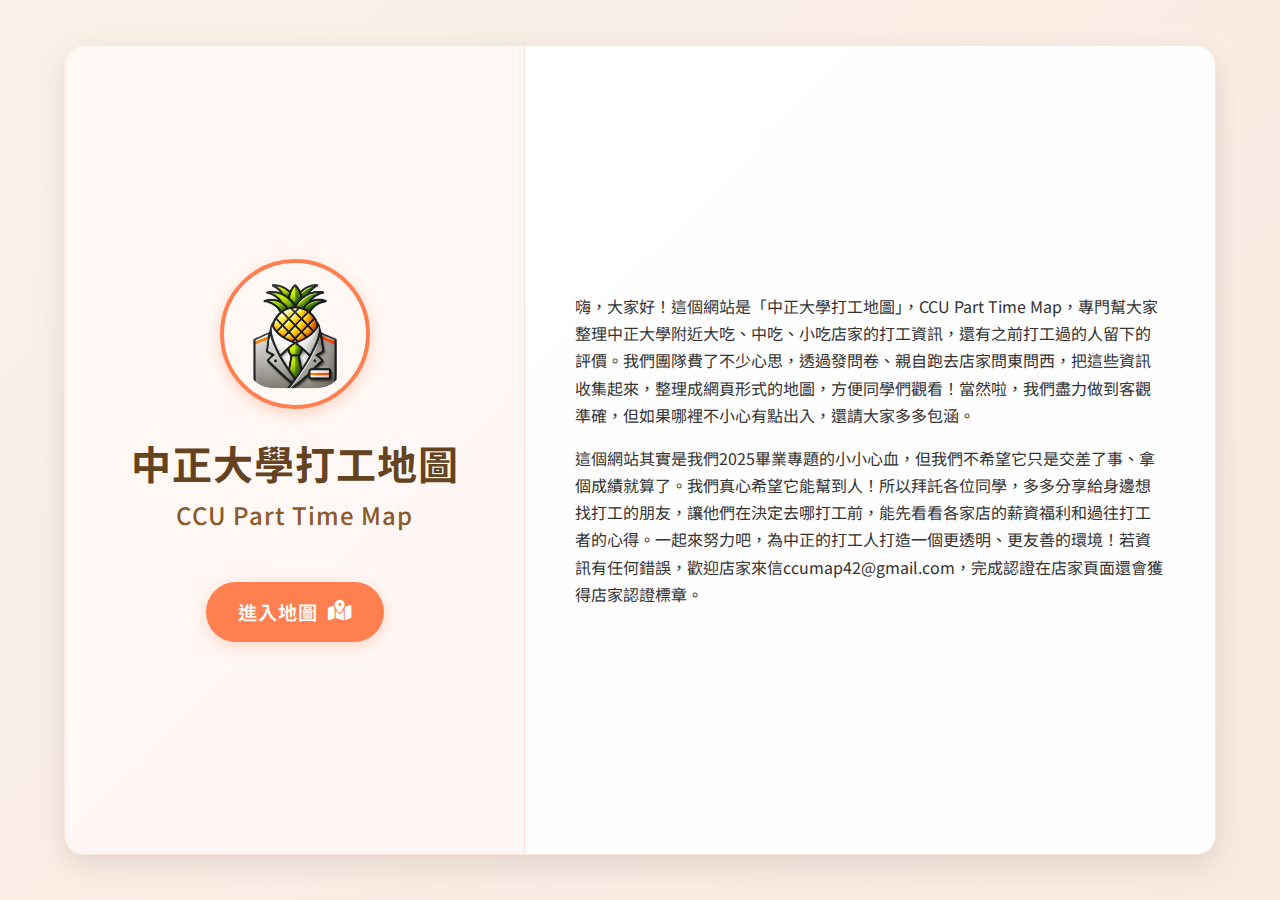
==== commit 8feec293: "Bill - Final touch take 3" ====
--- a/index.html
+++ b/index.html
@@ -1,9 +1,19 @@
+<!-- git reset --hard 20137b6 -->
 <!DOCTYPE html>
 <html lang="zh-Hant-TW">
 <head>
+    <!-- Google tag (gtag.js) -->
+    <script async src="https://www.googletagmanager.com/gtag/js?id=G-1T14EX17CJ"></script>
+    <script>
+      window.dataLayer = window.dataLayer || [];
+      function gtag(){dataLayer.push(arguments);}
+      gtag('js', new Date());
+
+      gtag('config', 'G-1T14EX17CJ');
+    </script>
     <meta charset="UTF-8">
     <meta name="viewport" content="width=device-width, initial-scale=1.0">
-    <title>中正大學打工地圖 - 歡迎頁面</title>
+    <title>中正大學打工地圖</title>
     <!-- Favicon -->
     <link rel="icon" href="src/images/p_logo.png" type="image/png" sizes="32x32">
     <!-- Google Font -->
@@ -21,7 +31,7 @@
         <div class="intro-content">
             <div class="intro-left">
                 <div class="intro-logo">
-                    <img src="src/images/p_logo.png" alt="中正大學打工地圖標誌">
+                    <img src="src/images/p_logo.png" alt="中正地圖 - 中正打工地圖">
                 </div>
                 <h1>中正大學打工地圖</h1>
                 <h2>CCU Part Time Map</h2>
@@ -33,7 +43,7 @@
             <div class="intro-right">
                 <div class="intro-text">
                     <p>嗨，大家好！這個網站是「中正大學打工地圖」，CCU Part Time Map，專門幫大家整理中正大學附近大吃、中吃、小吃店家的打工資訊，還有之前打工過的人留下的評價。我們團隊費了不少心思，透過發問卷、親自跑去店家問東問西，把這些資訊收集起來，整理成網頁形式的地圖，方便同學們觀看！當然啦，我們盡力做到客觀準確，但如果哪裡不小心有點出入，還請大家多多包涵。</p>
-                    <p>這個網站其實是我們2025畢業專題的小小心血，但我們不希望它只是交差了事、拿個成績就算了。我們真心希望它能幫到人！所以拜託各位同學，多多分享給身邊想找打工的朋友，讓他們在決定去哪打工前，能先看看各家店的薪資福利和過往打工者的心得。一起來努力吧，為中正的打工人打造一個更透明、更友善的環境！</p>
+                    <p>這個網站其實是我們2025畢業專題的小小心血，但我們不希望它只是交差了事、拿個成績就算了。我們真心希望它能幫到人！所以拜託各位同學，多多分享給身邊想找打工的朋友，讓他們在決定去哪打工前，能先看看各家店的薪資福利和過往打工者的心得。一起來努力吧，為中正的打工人打造一個更透明、更友善的環境！若資訊有任何錯誤，歡迎店家來信ccumap42@gmail.com，完成認證在店家頁面還會獲得店家認證標章。</p>
                 </div>
             </div>
         </div>
@@ -52,6 +62,7 @@
                 <p>我們團隊費了不少心思，透過發問卷、親自跑去店家問東問西，把這些資訊收集起來，整理成網頁形式的地圖，方便同學們觀看！當然啦，我們盡力做到客觀準確，但如果哪裡不小心有點出入，還請大家多多包涵。</p>
                 <p>這個網站其實是我們2025畢業專題的小小心血，但我們不希望它只是交差了事、拿個成績就算了。我們真心希望它能幫到人！所以拜託各位同學，多多分享給身邊想找打工的朋友，讓他們在決定去哪打工前，能先看看各家店的薪資福利和過往打工者的心得。</p>
                 <p>一起來努力吧，為中正的打工人打造一個更透明、更友善的環境！</p>
+                <p>若提供之資訊有任何錯誤，歡迎店家來信ccumap42@gmail.com，完成認證在店家頁面還會獲得店家認證標章。</p>
             </div>
             <a href="map.html" class="enter-button">
                 <span>進入地圖</span>
--- a/src/css/styles.css
+++ b/src/css/styles.css
@@ -1,1233 +1,2231 @@
-/* Main styles */
-body { 
-    margin: 0; 
-    padding: 0; 
-    font-family: 'Noto Sans TC', 'Microsoft JhengHei', '微軟正黑體', sans-serif;
-}
-
-/* Navigation bar styles */
-.navbar {
-    position: fixed;
-    top: 0;
-    left: 0;
-    width: 100%;
-    background-color: rgba(255, 250, 245, 0.95); /* Warm off-white with transparency */
-    box-shadow: 0 2px 8px rgba(0, 0, 0, 0.1);
-    display: flex;
-    justify-content: space-between;
-    align-items: center;
-    padding: 0 20px;
-    height: 70px;
-    z-index: 1000;
-    box-sizing: border-box;
-    border-bottom: 2px solid rgba(255, 127, 80, 0.3); /* Subtle coral border */
-}
-
-.navbar-logo {
-    display: flex;
-    align-items: center;
-    min-width: 0;
-    overflow: hidden;
-}
-
-.navbar-logo img {
-    height: 50px;
-    width: 50px;
-    margin-right: 12px;
-    border-radius: 50%;
-    flex-shrink: 0;
-    object-fit: cover;
-    background-color: transparent;
-    border: 3px solid #FF7F50; /* Coral border */
-    box-shadow: 0 2px 8px rgba(255, 127, 80, 0.3);
-}
-
-.navbar-logo h1 {
-    font-size: 1.4rem;
-    margin: 0;
-    color: #654321; /* Warm brown color */
-    font-weight: 600;
-    white-space: nowrap;
-    overflow: hidden;
-    text-overflow: ellipsis;
-    letter-spacing: 1px;
-}
-
-.navbar-links {
-    display: flex;
-    align-items: center;
-    margin-left: 15px;
-    flex-shrink: 0;
-}
-
-.navbar-links a {
-    text-decoration: none;
-    color: #8B5A2B; /* Saddle brown - warm color */
-    margin-left: 15px;
-    font-weight: 600;
-    padding: 8px 12px;
-    border-radius: 20px;
-    transition: all 0.3s;
-    white-space: nowrap;
-    display: flex;
-    align-items: center;
-    gap: 5px;
-    letter-spacing: 1px;
-}
-
-.navbar-links a:hover, .navbar-links a.active {
-    background-color: rgba(255, 127, 80, 0.1); /* Very light coral background */
-    transform: translateY(-2px);
-    color: #FF7F50; /* Coral - matches marker */
-}
-
-.navbar-links a.active {
-    background-color: rgba(255, 127, 80, 0.15);
-    box-shadow: 0 2px 5px rgba(0,0,0,0.05);
-    color: #FF7F50;
-}
-
-/* Map container */
-#map {
-    height: 100vh; /* Full viewport height */
-    width: 100vw;  /* Full viewport width */
-    position: absolute;
-    top: 0;
-    left: 0;
-    z-index: 1;
-}
-
-/* Reset view button */
-.reset-view-btn {
-    position: fixed;
-    bottom: 30px;
-    right: 30px;
-    background-color: #FF7F50; /* Coral - match marker */
-    color: white;
-    border: none;
-    border-radius: 50%;
-    width: 55px;
-    height: 55px;
-    display: flex;
-    justify-content: center;
-    align-items: center;
-    box-shadow: 0 4px 10px rgba(0, 0, 0, 0.15);
-    cursor: pointer;
-    z-index: 1000;
-    transition: transform 0.3s, background-color 0.3s;
-}
-
-.reset-view-btn:hover {
-    background-color: #FF6347; /* Tomato - slightly darker on hover */
-    transform: scale(1.1) rotate(10deg);
-}
-
-.reset-view-btn i {
-    font-size: 1.7rem;
-    color: white;
-}
-
-/* Custom map marker */
-.custom-marker {
-    display: flex;
-    flex-direction: column;
-    align-items: center;
-    position: relative;
-}
-
-.marker-icon {
-    background-color: #FF7F50; /* Coral color */
-    color: white;
-    width: 30px;
-    height: 30px;
-    border-radius: 50%;
-    display: flex;
-    justify-content: center;
-    align-items: center;
-    box-shadow: 0 2px 5px rgba(0,0,0,0.2);
-    transition: all 0.3s ease;
-    z-index: 5;
-}
-
-.marker-icon i {
-    font-size: 16px;
-}
-
-.marker-label {
-    display: none; /* Hide old labels */
-}
-
-/* New hover labels that are completely separate from markers */
-.hover-label {
-    background-color: rgba(255, 255, 255, 0.95);
-    color: #654321; /* Match navbar text color */
-    padding: 3px 8px;
-    border-radius: 10px;
-    font-size: 12px;
-    font-weight: bold;
-    box-shadow: 0 2px 4px rgba(0,0,0,0.2);
-    max-width: 150px;
-    text-align: center;
-    white-space: nowrap;
-    overflow: hidden;
-    text-overflow: ellipsis;
-    position: absolute;
-    transform: translateX(-50%);
-    pointer-events: none;
-    z-index: 9999 !important;
-    transition: opacity 0.3s ease, transform 0.3s ease;
-    opacity: 0;
-}
-
-.custom-marker:hover .marker-icon {
-    transform: scale(1.2);
-    background-color: #FF6347; /* Slightly darker on hover */
-}
-
-/* We're replacing this with our new hover label system */
-.custom-marker:hover .marker-label {
-    display: none;
-}
-
-/* Add special styling for the map label container */
-#map-label-container {
-    position: absolute;
-    top: 0;
-    left: 0;
-    width: 100%;
-    height: 100%;
-    pointer-events: none;
-    z-index: 9000;
-}
-
-/* Make hovered marker labels appear above all map elements */
-.leaflet-marker-pane .leaflet-marker-icon:hover .marker-label {
-    z-index: 9999 !important;
-}
-
-/* Popup styles */
-.leaflet-popup-content-wrapper {
-    border-radius: 12px;
-    padding: 0;
-    overflow: hidden;
-    box-shadow: 0 3px 15px rgba(0, 0, 0, 0.2);
-    width: 300px;
-    max-width: 95vw;
-}
-
-.leaflet-popup-tip {
-    background-color: #FF7F50; /* Match header color */
-    width: 12px;
-    height: 12px;
-}
-
-.leaflet-popup-close-button {
-    color: white !important;
-    font-size: 18px !important;
-    padding: 8px 12px !important;
-    font-weight: bold !important;
-    transition: all 0.2s ease;
-    z-index: 10;
-}
-
-.leaflet-popup-close-button:hover {
-    color: rgba(255, 255, 255, 0.8) !important;
-    transform: scale(1.1);
-}
-
-.leaflet-popup-content {
-    margin: 0;
-    width: 100% !important;
-}
-
-.establishment-popup {
-    width: 100%;
-}
-
-.establishment-popup-header {
-    background-color: #FF7F50; /* Coral */
-    color: white;
-    padding: 15px;
-    border-top-left-radius: 12px;
-    border-top-right-radius: 12px;
-    display: flex;
-    justify-content: space-between;
-    align-items: center;
-}
-
-.establishment-popup-header h3 {
-    margin: 0;
-    font-size: 16px;
-    font-weight: 600;
-    letter-spacing: 1px;
-}
-
-.certification-badge {
-    width: 26px;
-    height: 26px;
-    display: flex;
-    justify-content: center;
-    align-items: center;
-    border-radius: 50%;
-    background-color: #4CAF50; /* Green certification color */
-    margin-left: 10px;
-    box-shadow: 0 2px 4px rgba(0,0,0,0.15);
-    border: 1.5px solid rgba(255, 255, 255, 0.7);
-}
-
-.certification-badge.inactive {
-    background-color: #757575;
-    color: #e0e0e0;
-    border: 1.5px solid rgba(255, 255, 255, 0.3);
-}
-
-.certification-badge i {
-    font-size: 14px;
-    color: white;
-    text-shadow: 0 1px 2px rgba(0,0,0,0.15);
-    transform: translateY(0.5px);
-}
-
-.establishment-popup-content {
-    padding: 15px;
-    background-color: white;
-}
-
-.info-row {
-    display: flex;
-    justify-content: space-between;
-    align-items: center;
-    padding: 8px 0;
-    border-bottom: 1px solid #f0f0f0;
-}
-
-.info-row:last-child {
-    border-bottom: none;
-}
-
-.info-row .label {
-    font-weight: 500;
-    color: #654321; /* Warm brown, matching navbar text */
-    font-size: 14px;
-}
-
-.info-row .value {
-    color: #333;
-    font-weight: 600;
-    font-size: 14px;
-    display: flex;
-    align-items: center;
-}
-
-.update-time {
-    font-size: 12px;
-    color: #999;
-    margin-left: 8px;
-}
-
-.info-row .boolean-value {
-    display: inline-flex;
-    align-items: center;
-}
-
-.info-row .boolean-value i {
-    margin-right: 5px;
-}
-
-.info-row .boolean-value .yes {
-    color: #4CAF50;
-}
-
-.info-row .boolean-value .no {
-    color: #F44336;
-}
-
-.star-rating {
-    display: flex;
-}
-
-.star {
-    color: #e0e0e0;
-    font-size: 16px;
-    margin-right: 2px;
-}
-
-.star.filled {
-    color: #FFC107;
-}
-
-/* Mobile fullscreen popup */
-.mobile-popup-overlay {
-    display: none;
-    position: fixed;
-    top: 0;
-    left: 0;
-    width: 100%;
-    height: 100%;
-    background-color: rgba(0, 0, 0, 0.7);
-    z-index: 1500;
-    opacity: 0;
-    transition: opacity 0.3s ease;
-}
-
-.mobile-popup-container {
-    position: fixed;
-    top: 50%;
-    left: 50%;
-    transform: translate(-50%, -50%) scale(0.9);
-    width: 90%;
-    max-width: 400px;
-    max-height: 90vh;
-    overflow-y: auto;
-    background-color: white;
-    border-radius: 12px;
-    box-shadow: 0 5px 25px rgba(0, 0, 0, 0.3);
-    z-index: 1600;
-    opacity: 0;
-    transition: all 0.3s ease;
-}
-
-.mobile-popup-container.active,
-.mobile-popup-overlay.active {
-    display: block;
-    opacity: 1;
-}
-
-.mobile-popup-container.active {
-    transform: translate(-50%, -50%) scale(1);
-}
-
-.mobile-popup-close {
-    position: absolute;
-    top: 15px;
-    right: 15px;
-    width: 30px;
-    height: 30px;
-    border-radius: 50%;
-    background-color: rgba(255, 255, 255, 0.2);
-    display: flex;
-    justify-content: center;
-    align-items: center;
-    color: white;
-    font-size: 20px;
-    cursor: pointer;
-    z-index: 10;
-}
-
-/* Responsive styles */
-@media (max-width: 992px) {
-    .navbar {
-        padding: 0 15px;
-    }
-    
-    .navbar-logo h1 {
-        font-size: 1.2rem;
-    }
-}
-
-@media (max-width: 768px) {
-    .navbar {
-        padding: 0 12px;
-        height: 60px;
-    }
-    
-    .navbar-logo img {
-        height: 40px;
-        width: 40px;
-    }
-    
-    .navbar-logo h1 {
-        font-size: 1.1rem;
-    }
-    
-    .navbar-links a {
-        padding: 6px 10px;
-        margin-left: 10px;
-    }
-    
-    .reset-view-btn {
-        bottom: 20px;
-        right: 20px;
-        width: 45px;
-        height: 45px;
-    }
-    
-    /* Hide the regular popup on mobile and show mobile version instead */
-    .leaflet-popup {
-        display: none !important;
-    }
-}
-
-@media (max-width: 576px) {
-    .navbar {
-        padding: 0 10px;
-    }
-    
-    .navbar-logo img {
-        height: 35px;
-        width: 35px;
-        margin-right: 8px;
-    }
-    
-    .navbar-logo h1 {
-        font-size: 0.9rem;
-        max-width: 150px;
-    }
-    
-    .navbar-links a {
-        padding: 5px 8px;
-        margin-left: 8px;
-        font-size: 0.9rem;
-    }
-    
-    .navbar-links a i {
-        margin-right: 0;
-    }
-    
-    .info-row .label,
-    .info-row .value {
-        font-size: 13px;
-    }
-    
-    .update-time {
-        font-size: 11px;
-    }
-}
-
-@media (max-width: 400px) {
-    .navbar-logo h1 {
-        max-width: 120px;
-    }
-    
-    .navbar-links a span {
-        display: none;
-    }
-    
-    .navbar-links a {
-        padding: 5px 8px;
-    }
-    
-    .navbar-links a i {
-        font-size: 1.1rem;
-        margin: 0;
-    }
-    
-    .update-time {
-        display: block;
-        margin-left: 0;
-        margin-top: 2px;
-    }
-}
-
-/* Add padding to account for navbar */
-.content-area {
-    padding-top: 80px;
-}
-
-/* Intro page display control */
-.intro-container-mobile {
-    display: none !important;
-}
-
-/* Specific styles for intro page */
-body.intro-page {
-    overflow: hidden;
-    height: 100vh;
-    background-color: #f9f5f1; /* Warm, light background */
-    display: flex;
-    align-items: center;
-    justify-content: center;
-}
-
-/* Media query for mobile intro page */
-@media (max-width: 767px) {
-    .intro-container {
-        display: none;
-    }
-    
-    .intro-container-mobile {
-        display: flex;
-        width: 100%;
-        min-height: 100vh;
-        align-items: center;
-        justify-content: center;
-        padding: 20px;
-        box-sizing: border-box;
-        background: linear-gradient(135deg, rgba(255,204,153,0.1) 0%, rgba(255,127,80,0.1) 100%);
-    }
-    
-    .intro-content-mobile {
-        width: 100%;
-        max-width: 500px;
-        background-color: rgba(255, 255, 255, 0.95);
-        padding: 30px 20px;
-        border-radius: 20px;
-        box-shadow: 0 10px 30px rgba(0, 0, 0, 0.1);
-        text-align: center;
-        animation: fadeIn 1s ease-out;
-        border: 1px solid rgba(255, 127, 80, 0.2);
-        overflow-y: auto;
-        max-height: 90vh;
-    }
-    
-    .intro-content-mobile .intro-logo img {
-        width: 100px;
-        height: 100px;
-        margin-bottom: 15px;
-    }
-    
-    .intro-content-mobile h1 {
-        font-size: 1.8rem;
-        margin-bottom: 5px;
-    }
-    
-    .intro-content-mobile h2 {
-        font-size: 1.2rem;
-        margin-bottom: 20px;
-    }
-    
-    .intro-content-mobile .intro-text {
-        text-align: left;
-        margin-bottom: 25px;
-    }
-    
-    .intro-content-mobile .intro-text p {
-        font-size: 0.95rem;
-        line-height: 1.6;
-        margin-bottom: 15px;
-    }
-}
-
-/* Information Guide Popup */
-.info-guide-overlay {
-    display: none;
-    position: fixed;
-    top: 0;
-    left: 0;
-    width: 100%;
-    height: 100%;
-    background-color: rgba(0, 0, 0, 0.7);
-    z-index: 1500;
-    opacity: 0;
-    transition: opacity 0.3s ease;
-    overflow: hidden; /* Prevent body scrolling */
-    -webkit-overflow-scrolling: none;
-}
-
-.info-guide-overlay.active {
-    opacity: 1;
-    display: flex;
-    align-items: center;
-    justify-content: center;
-}
-
-.info-guide-container {
-    width: 90%;
-    max-width: 600px;
-    background-color: white;
-    border-radius: 16px;
-    box-shadow: 0 5px 25px rgba(0, 0, 0, 0.3);
-    overflow: hidden;
-    max-height: 85vh;
-    display: flex;
-    flex-direction: column;
-    animation: fadeInScale 0.3s ease-out;
-}
-
-@media (max-width: 768px) {
-    .info-guide-container {
-        max-height: 80vh;
-        width: 95%;
-    }
-}
-
-@keyframes fadeInScale {
-    0% {
-        opacity: 0;
-        transform: scale(0.9);
-    }
-    100% {
-        opacity: 1;
-        transform: scale(1);
-    }
-}
-
-.info-guide-header {
-    background-color: #FF7F50;
-    color: white;
-    padding: 15px 20px;
-    display: flex;
-    justify-content: space-between;
-    align-items: center;
-    border-bottom: 1px solid rgba(0, 0, 0, 0.1);
-}
-
-.info-guide-header h3 {
-    margin: 0;
-    font-size: 1.3rem;
-    font-weight: 600;
-    letter-spacing: 1px;
-}
-
-.info-guide-close {
-    background: none;
-    border: none;
-    color: white;
-    font-size: 1.3rem;
-    cursor: pointer;
-    width: 30px;
-    height: 30px;
-    display: flex;
-    align-items: center;
-    justify-content: center;
-    padding: 0;
-    border-radius: 50%;
-    transition: all 0.2s;
-}
-
-.info-guide-close:hover {
-    background-color: rgba(255, 255, 255, 0.2);
-}
-
-.info-guide-content {
-    padding: 20px;
-    overflow-y: auto;
-    max-height: 60vh;
-    -webkit-overflow-scrolling: touch; /* Smooth scrolling for iOS */
-    overscroll-behavior: contain; /* Prevent scroll chaining */
-}
-
-@media (max-width: 768px) {
-    .info-guide-content {
-        max-height: 50vh;
-        overflow-y: scroll;
-        -webkit-overflow-scrolling: touch;
-        touch-action: pan-y; /* Allow vertical touch scrolling only */
-        scrollbar-width: thin; /* For Firefox */
-    }
-    
-    .info-guide-content::-webkit-scrollbar {
-        width: 6px; /* For Chrome and Safari */
-    }
-    
-    .info-guide-content::-webkit-scrollbar-thumb {
-        background-color: rgba(0,0,0,0.3);
-        border-radius: 3px;
-    }
-}
-
-.info-category {
-    background-color: #f9f9f9;
-    border-radius: 12px;
-    margin-bottom: 15px;
-    overflow: hidden;
-    box-shadow: 0 2px 8px rgba(0,0,0,0.05);
-    border: 1px solid #f0f0f0;
-    transition: all 0.3s ease;
-}
-
-.info-category:hover {
-    box-shadow: 0 4px 12px rgba(0,0,0,0.1);
-    transform: translateY(-2px);
-}
-
-.category-header {
-    padding: 12px 15px;
-    background-color: #f0f0f0;
-    display: flex;
-    align-items: center;
-    border-bottom: 1px solid #e0e0e0;
-}
-
-.category-header i {
-    font-size: 1.2rem;
-    margin-right: 10px;
-    width: 24px;
-    height: 24px;
-    display: flex;
-    align-items: center;
-    justify-content: center;
-    color: #FF7F50;
-}
-
-.category-header h4 {
-    margin: 0;
-    font-size: 1.1rem;
-    color: #444;
-    font-weight: 600;
-}
-
-.category-content {
-    padding: 15px;
-}
-
-.category-content p {
-    margin: 0;
-    line-height: 1.6;
-    color: #555;
-}
-
-.info-footer {
-    margin-top: 20px;
-    padding-top: 15px;
-    border-top: 1px dashed #ddd;
-    text-align: center;
-    font-style: italic;
-    color: #777;
-}
-
-.info-footer p {
-    margin: 0;
-    font-size: 0.9rem;
-}
-
-/* Responsive styles for info guide */
-@media (max-width: 768px) {
-    .info-guide-container {
-        width: 95%;
-    }
-    
-    .info-guide-header h3 {
-        font-size: 1.2rem;
-    }
-    
-    .category-header h4 {
-        font-size: 1rem;
-    }
-    
-    .category-content p {
-        font-size: 0.95rem;
-    }
-}
-
-@media (max-width: 576px) {
-    .info-guide-header {
-        padding: 12px 15px;
-    }
-    
-    .info-guide-content {
-        padding: 15px;
-    }
-    
-    .category-header {
-        padding: 10px 12px;
-    }
-    
-    .category-content {
-        padding: 12px;
-    }
-    
-    .category-header i {
-        font-size: 1.1rem;
-    }
-    
-    .category-header h4 {
-        font-size: 0.95rem;
-    }
-    
-    .category-content p {
-        font-size: 0.9rem;
-    }
-}
-
-/* About page specific styles */
-.about-container {
-    max-width: 1200px;
-    margin: 0 auto;
-    padding: 40px 20px;
-    line-height: 1.6;
-}
-
-.about-container h1 {
-    color: #654321;
-    margin-bottom: 30px;
-    text-align: center;
-}
-
-.about-section {
-    background-color: white;
-    border-radius: 10px;
-    box-shadow: 0 3px 15px rgba(0, 0, 0, 0.1);
-    padding: 30px;
-    margin-bottom: 30px;
-}
-
-.about-section h2 {
-    color: #654321;
-    margin-bottom: 20px;
-    border-bottom: 2px solid #f0f0f0;
-    padding-bottom: 10px;
-}
-
-.team-grid {
-    display: grid;
-    grid-template-columns: repeat(auto-fill, minmax(280px, 1fr));
-    gap: 30px;
-    margin-top: 30px;
-}
-
-.team-member {
-    text-align: center;
-    padding: 20px;
-    border-radius: 10px;
-    background-color: #f9f9f9;
-    transition: transform 0.3s;
-}
-
-.team-member:hover {
-    transform: translateY(-5px);
-    box-shadow: 0 5px 15px rgba(0, 0, 0, 0.1);
-}
-
-.team-member img {
-    width: 120px;
-    height: 120px;
-    border-radius: 50%;
-    object-fit: cover;
-    margin-bottom: 15px;
-    border: 3px solid #FF7F50;
-}
-
-.team-member h3 {
-    margin: 10px 0 5px;
-    color: #333;
-}
-
-.team-member p {
-    color: #666;
-    font-size: 0.9rem;
-}
-
-@media (max-width: 768px) {
-    .about-container {
-        padding: 20px 15px;
-    }
-    
-    .about-section {
-        padding: 20px;
-    }
-    
-    .team-grid {
-        grid-template-columns: repeat(auto-fill, minmax(220px, 1fr));
-        gap: 20px;
-    }
-}
-
-@media (max-width: 576px) {
-    .about-container {
-        padding: 15px 10px;
-    }
-    
-    .about-section {
-        padding: 15px;
-    }
-    
-    .team-grid {
-        grid-template-columns: 1fr;
-        gap: 15px;
-    }
-    
-    .team-member img {
-        width: 100px;
-        height: 100px;
-    }
-}/* Intro page styles (Version B - no scroll) */
-body {
-    margin: 0;
-    padding: 0;
-    font-family: 'Noto Sans TC', 'Microsoft JhengHei', '微軟正黑體', sans-serif;
-    background-color: #f9f5f1; /* Warm, light background */
-    overflow: hidden;
-    height: 100vh;
-    display: flex;
-    align-items: center;
-    justify-content: center;
-}
-
-.intro-container {
-    width: 100%;
-    height: 100vh;
-    display: flex;
-    align-items: center;
-    justify-content: center;
-    box-sizing: border-box;
-    background: linear-gradient(135deg, rgba(255,204,153,0.1) 0%, rgba(255,127,80,0.1) 100%);
-}
-
-.intro-content {
-    width: 90%;
-    max-width: 1200px;
-    height: 90vh;
-    background-color: rgba(255, 255, 255, 0.95);
-    border-radius: 20px;
-    box-shadow: 0 10px 30px rgba(0, 0, 0, 0.1);
-    animation: fadeIn 1s ease-out;
-    border: 1px solid rgba(255, 127, 80, 0.2);
-    display: flex;
-    overflow: hidden;
-}
-
-.intro-left {
-    width: 40%;
-    padding: 40px;
-    display: flex;
-    flex-direction: column;
-    justify-content: center;
-    align-items: center;
-    background-color: rgba(255, 127, 80, 0.05);
-    border-right: 1px solid rgba(255, 127, 80, 0.2);
-}
-
-.intro-right {
-    width: 60%;
-    padding: 40px 50px;
-    display: flex;
-    flex-direction: column;
-    justify-content: center;
-    overflow-y: auto;
-}
-
-.intro-logo {
-    margin-bottom: 20px;
-}
-
-.intro-logo img {
-    width: 150px;
-    height: 150px;
-    border-radius: 50%;
-    object-fit: cover;
-    border: 4px solid #FF7F50; /* Coral border */
-    box-shadow: 0 5px 15px rgba(255, 127, 80, 0.3);
-}
-
-h1 {
-    color: #654321; /* Warm brown color */
-    font-weight: 700;
-    font-size: 2.5rem;
-    margin: 0 0 5px 0;
-    letter-spacing: 1px;
-    text-align: center;
-}
-
-h2 {
-    color: #8B5A2B; /* Saddle brown */
-    font-weight: 500;
-    font-size: 1.5rem;
-    margin: 0 0 20px 0;
-    letter-spacing: 1px;
-    text-align: center;
-}
-
-.intro-text {
-    text-align: left;
-    line-height: 1.7;
-    color: #333;
-    margin-bottom: 0;
-}
-
-.intro-text p {
-    margin-bottom: 15px;
-    font-size: 1rem;
-}
-
-.enter-button {
-    display: inline-flex;
-    align-items: center;
-    justify-content: center;
-    text-decoration: none;
-    background-color: #FF7F50; /* Coral - matches marker */
-    color: white;
-    padding: 14px 30px;
-    border-radius: 50px;
-    font-size: 1.2rem;
-    font-weight: 600;
-    transition: all 0.3s ease;
-    box-shadow: 0 4px 15px rgba(255, 127, 80, 0.3);
-    border: 2px solid transparent;
-    letter-spacing: 1px;
-    margin-top: 30px;
-    align-self: center;
-}
-
-.enter-button:hover {
-    transform: translateY(-3px) scale(1.02);
-    box-shadow: 0 7px 20px rgba(255, 127, 80, 0.4);
-    background-color: #FF6347; /* Tomato - slightly darker on hover */
-}
-
-.enter-button:active {
-    transform: translateY(0) scale(0.99);
-    box-shadow: 0 2px 8px rgba(255, 127, 80, 0.3);
-}
-
-.enter-button i {
-    margin-left: 10px;
-    font-size: 1.3rem;
-}
-
-/* Animation */
-@keyframes fadeIn {
-    0% {
-        opacity: 0;
-        transform: translateY(20px);
-    }
-    100% {
-        opacity: 1;
-        transform: translateY(0);
-    }
-}
-
-/* Responsive styles */
-@media (max-width: 1200px) {
-    .intro-left {
-        padding: 30px;
-    }
-    
-    .intro-right {
-        padding: 30px 40px;
-    }
-    
-    .intro-logo img {
-        width: 130px;
-        height: 130px;
-    }
-    
-    h1 {
-        font-size: 2.2rem;
-    }
-    
-    h2 {
-        font-size: 1.3rem;
-    }
-}
-
-@media (max-width: 992px) {
-    .intro-content {
-        flex-direction: column;
-        overflow-y: auto;
-    }
-    
-    .intro-left {
-        width: 100%;
-        height: auto;
-        padding: 30px 20px;
-        border-right: none;
-        border-bottom: 1px solid rgba(255, 127, 80, 0.2);
-        flex-shrink: 0;
-    }
-    
-    .intro-right {
-        width: 100%;
-        padding: 30px;
-        overflow-y: visible;
-    }
-    
-    .intro-logo img {
-        width: 110px;
-        height: 110px;
-    }
-    
-    h1 {
-        font-size: 2rem;
-    }
-    
-    h2 {
-        font-size: 1.2rem;
-        margin-bottom: 0;
-    }
-}
-
-@media (max-width: 768px) {
-    .intro-container {
-        padding: 15px;
-    }
-    
-    .intro-content {
-        height: auto;
-        min-height: 90vh;
-    }
-    
-    .intro-logo img {
-        width: 90px;
-        height: 90px;
-    }
-    
-    h1 {
-        font-size: 1.8rem;
-    }
-    
-    h2 {
-        font-size: 1.1rem;
-    }
-    
-    .intro-text p {
-        font-size: 0.95rem;
-        margin-bottom: 12px;
-    }
-    
-    .enter-button {
-        padding: 10px 20px;
-        font-size: 1rem;
-        margin-top: 15px;
-    }
-}
-
-@media (max-width: 576px) {
-    .intro-container {
-        padding: 10px;
-    }
-    
-    .intro-content {
-        width: 95%;
-    }
-    
-    .intro-left {
-        padding: 20px 15px;
-    }
-    
-    .intro-right {
-        padding: 20px 15px;
-    }
-    
-    .intro-logo img {
-        width: 75px;
-        height: 75px;
-    }
-    
-    h1 {
-        font-size: 1.6rem;
-    }
-    
-    h2 {
-        font-size: 1rem;
-    }
-    
-    .intro-text p {
-        font-size: 0.9rem;
-        margin-bottom: 10px;
-    }
-}
-
-/* Custom styles for marker clusters */
-.marker-cluster {
-    background-color: rgba(255, 127, 80, 0.6);
-    border: 3px solid rgba(255, 127, 80, 0.8);
-}
-
-.marker-cluster div {
-    background-color: rgba(255, 127, 80, 0.8);
-    color: white;
-    width: 28px;
-    height: 28px;
-    border-radius: 50%;
-    text-align: center;
-    font-size: 12px;
-    font-weight: bold;
-    display: flex;
-    justify-content: center;
-    align-items: center;
-}
-
-.marker-cluster span {
-    line-height: 28px;
+/* Main styles */
+body { 
+    margin: 0; 
+    padding: 0; 
+    font-family: 'Noto Sans TC', 'Microsoft JhengHei', '微軟正黑體', sans-serif;
+    -webkit-tap-highlight-color: transparent; /* Remove tap highlight on mobile */
+    overflow-x: hidden;
+}
+
+/* Global touch optimizations for mobile devices */
+@media (pointer: coarse) {
+    /* Optimize all buttons and interactive elements for touch */
+    button, a, .clickable, [role="button"], 
+    input[type="button"], input[type="submit"], input[type="reset"] {
+        touch-action: manipulation;
+        -webkit-tap-highlight-color: transparent;
+        min-height: 44px; /* Minimum touch target size */
+        min-width: 44px;
+    }
+    
+    /* Force hardware acceleration for smoother animations */
+    .navbar, .reset-view-btn, .bottom-sheet-container, .bottom-sheet-close {
+        will-change: transform;
+        -webkit-backface-visibility: hidden;
+        backface-visibility: hidden;
+    }
+}
+
+/* Navigation bar styles */
+.navbar {
+    position: fixed;
+    top: 0;
+    left: 0;
+    width: 100%;
+    background-color: rgba(255, 250, 245, 0.95); /* Warm off-white with transparency */
+    box-shadow: 0 2px 8px rgba(0, 0, 0, 0.1);
+    display: flex;
+    justify-content: space-between;
+    align-items: center;
+    padding: 0 20px;
+    height: 70px;
+    z-index: 1000;
+    box-sizing: border-box;
+    border-bottom: 2px solid rgba(255, 127, 80, 0.3); /* Subtle coral border */
+}
+
+.navbar-logo {
+    display: flex;
+    align-items: center;
+    min-width: 0;
+    overflow: hidden;
+    flex: 1; /* Allow logo area to take available space */
+}
+
+.navbar-logo img {
+    height: 50px;
+    width: 50px;
+    margin-right: 12px;
+    border-radius: 50%;
+    flex-shrink: 0;
+    object-fit: cover;
+    background-color: transparent;
+    border: 3px solid #FF7F50; /* Coral border */
+    box-shadow: 0 2px 8px rgba(255, 127, 80, 0.3);
+}
+
+.navbar-logo h1 {
+    font-size: 1.4rem;
+    margin: 0;
+    color: #654321; /* Warm brown color */
+    font-weight: 600;
+    white-space: nowrap;
+    overflow: hidden;
+    text-overflow: ellipsis;
+    letter-spacing: 1px;
+}
+
+.navbar-links {
+    display: flex;
+    align-items: center;
+    margin-left: 15px;
+    flex-shrink: 0;
+    justify-content: flex-end; /* Align nav items to the right */
+}
+
+.navbar-links a {
+    text-decoration: none;
+    color: #8B5A2B; /* Saddle brown - warm color */
+    margin-left: 5px; /* Reduced margin between nav items */
+    margin-right: 5px; /* Even spacing on both sides */
+    font-weight: 600;
+    padding: 8px 12px;
+    border-radius: 20px;
+    transition: all 0.2s ease;
+    white-space: nowrap;
+    display: flex;
+    align-items: center;
+    gap: 5px;
+    letter-spacing: 1px;
+    touch-action: manipulation;
+    -webkit-tap-highlight-color: transparent;
+    transform: translateZ(0); /* Force hardware acceleration */
+}
+
+/* Add active state for touch feedback - only for brief touch moment */
+.navbar-links a:active {
+    transform: translateZ(0) scale(0.95);
+    background-color: rgba(255, 127, 80, 0.2);
+    color: #FF7F50;
+}
+
+.navbar-links a:hover {
+    background-color: rgba(255, 127, 80, 0.1); /* Very light coral background */
+    transform: translateY(-2px);
+    color: #FF7F50; /* Coral - matches marker */
+}
+
+/* Remove persistent active state styling */
+
+/* Map container */
+#map {
+    height: 100vh; /* Full viewport height */
+    width: 100vw;  /* Full viewport width */
+    position: absolute;
+    top: 0;
+    left: 0;
+    z-index: 1;
+    touch-action: manipulation; /* Improves touch handling */
+    -webkit-overflow-scrolling: touch; /* Smooth scrolling on iOS */
+}
+
+/* Reset view button (non-mobile) */
+.reset-view-btn {
+    position: fixed;
+    bottom: 20px;
+    right: 20px;
+    width: 67px;
+    height: 67px;
+    background-color: #FF7F50;
+    color: white;
+    border-radius: 50%;
+    display: flex;
+    justify-content: center;
+    align-items: center;
+    box-shadow: 0 2px 10px rgba(0, 0, 0, 0.2);
+    z-index: 500;
+    cursor: pointer;
+    transition: all 0.2s ease;
+    font-size: 16px;
+}
+
+.reset-view-btn i {
+    font-size: 33px; /* Sets the icon size to 20px, regardless of the button's font-size */
+}
+
+.reset-view-btn:hover {
+    transform: scale(1.1);
+    box-shadow: 0 4px 15px rgba(0, 0, 0, 0.25);
+}
+
+.reset-view-btn:active {
+    transform: scale(0.95);
+}
+
+/* Only show reset button on non-touch devices */
+@media (pointer: coarse) {
+    .reset-view-btn {
+        display: none;
+    }
+}
+
+/* Reset view button (non-mobile) */
+.reset-view-btn {
+    position: fixed;
+    bottom: 20px;
+    right: 20px;
+    width: 67px;
+    height: 67px;
+    background-color: #FF7F50;
+    color: white;
+    border-radius: 50%;
+    display: flex;
+    justify-content: center;
+    align-items: center;
+    box-shadow: 0 2px 10px rgba(0, 0, 0, 0.2);
+    z-index: 500;
+    cursor: pointer;
+    transition: all 0.2s ease;
+    font-size: 16px;
+}
+
+.reset-view-btn i {
+    font-size: 33px; /* Sets the icon size to 20px, regardless of the button's font-size */
+}
+
+.reset-view-btn:hover {
+    transform: scale(1.1);
+    box-shadow: 0 4px 15px rgba(0, 0, 0, 0.25);
+}
+
+.reset-view-btn:active {
+    transform: scale(0.95);
+}
+
+/* Only show reset button on non-touch devices */
+@media (pointer: coarse) {
+    .reset-view-btn {
+        display: none;
+    }
+}
+
+/* Fix marker cluster appearance */
+.marker-cluster {
+    background-color: rgba(255, 127, 80, 0.6);
+    border-radius: 50%;
+    width: 40px !important;
+    height: 40px !important;
+    text-align: center;
+    line-height: 37px;
+    font-size: 14px;
+    color: white;
+    font-weight: bold;
+    border: 2px solid rgba(255, 127, 80, 0.8);
+    pointer-events: auto !important;
+    touch-action: auto !important;
+    z-index: 900 !important;
+}
+
+.marker-cluster div {
+    background-color: rgba(255, 127, 80, 0.8);
+    border-radius: 50%;
+    width: 30px !important;
+    height: 30px !important;
+    margin: 5px auto;
+    text-align: center;
+    line-height: 30px;
+    pointer-events: auto !important;
+    touch-action: auto !important;
+}
+
+/* Marker styles */
+.custom-marker {
+    display: flex;
+    justify-content: center;
+    align-items: center;
+}
+
+/* Ensure proper touch handling on mobile */
+.leaflet-container {
+    -webkit-tap-highlight-color: transparent;
+    touch-action: manipulation;
+    -webkit-overflow-scrolling: touch;
+    pointer-events: auto;
+}
+
+/* Fix for touch events on markers */
+.leaflet-marker-icon {
+    touch-action: auto !important;
+    z-index: 900 !important;
+    pointer-events: auto !important; 
+}
+
+/* Custom marker styling */
+.marker-icon {
+    width: 30px;
+    height: 30px;
+    background-color: #FF7F50;
+    color: white;
+    border-radius: 50%;
+    display: flex !important;
+    justify-content: center !important;
+    align-items: center !important;
+    pointer-events: auto !important;
+    touch-action: auto !important;
+    z-index: 900 !important;
+    box-shadow: 0 2px 5px rgba(0,0,0,0.3);
+}
+
+/* Make sure marker popup is above everything */
+.leaflet-popup {
+    z-index: 1000 !important;
+}
+
+/* Fix for marker containers */
+.custom-marker {
+    pointer-events: auto !important;
+    touch-action: auto !important;
+    z-index: 900 !important;
+    display: flex !important;
+    justify-content: center !important;
+    align-items: center !important;
+}
+
+/* Fix for leaflet container */
+.leaflet-container {
+    z-index: 1 !important; /* Lower z-index for the base map */
+}
+
+/* Ensure panes have correct z-index */
+.leaflet-map-pane {
+    z-index: 200 !important;
+}
+
+.leaflet-marker-pane {
+    z-index: 900 !important;
+}
+
+.leaflet-popup-pane {
+    z-index: 1100 !important;
+}
+
+.leaflet-overlay-pane {
+    z-index: 400 !important;
+}
+
+/* Fix for Android touch handling */
+html, body {
+    -webkit-overflow-scrolling: touch;
+    overscroll-behavior-y: none;
+    touch-action: manipulation;
+}
+
+#map {
+    -webkit-transform: translateZ(0); /* Enable hardware acceleration for smoother performance */
+    will-change: transform; /* Signal to browser that this element will change */
+    backface-visibility: hidden; /* Additional optimization for layer compositing */
+    perspective: 1000; /* Additional optimization for layer compositing */
+}
+
+/* Handle touch events properly */
+.leaflet-touch .leaflet-control-layers,
+.leaflet-touch .leaflet-bar {
+    border: 2px solid rgba(0,0,0,0.2);
+    background-clip: padding-box;
+}
+
+/* Remove special styling for map button */
+
+/* Custom map marker */
+.custom-marker {
+    display: flex;
+    flex-direction: column;
+    align-items: center;
+    position: relative;
+}
+
+.marker-icon {
+    background-color: #FF7F50; /* Coral color */
+    color: white;
+    width: 30px;
+    height: 30px;
+    border-radius: 50%;
+    display: flex;
+    justify-content: center;
+    align-items: center;
+    box-shadow: 0 2px 5px rgba(0,0,0,0.2);
+    transition: all 0.3s ease;
+    z-index: 5;
+    /* Better touch handling */
+    touch-action: manipulation;
+    -webkit-tap-highlight-color: transparent;
+    will-change: transform, background-color;
+}
+
+.marker-icon i {
+    font-size: 16px;
+}
+
+/* Hover labels that are completely separate from markers */
+.hover-label {
+    background-color: rgba(255, 255, 255, 0.95);
+    color: #654321; /* Match navbar text color */
+    padding: 3px 8px;
+    border-radius: 10px;
+    font-size: 12px;
+    font-weight: bold;
+    box-shadow: 0 1px 3px rgba(0,0,0,0.15);
+    max-width: 150px;
+    text-align: center;
+    white-space: nowrap;
+    overflow: hidden;
+    text-overflow: ellipsis;
+    position: absolute;
+    z-index: 1500;
+    transform: translateX(-50%);
+    pointer-events: none;
+    transition: opacity 0.3s ease, transform 0.3s ease;
+}
+
+.marker-icon:hover {
+    transform: scale(1.2);
+    background-color: #FF6347; /* Slightly darker on hover */
+}
+
+/* Container for hover labels */
+
+#map-label-container {
+    position: absolute;
+    top: 0;
+    left: 0;
+    width: 100%;
+    height: 100%;
+    pointer-events: none;
+    z-index: 9000;
+}
+
+/* Search and Filter Styles */
+.search-modal-overlay {
+    display: none;
+    position: fixed;
+    top: 0;
+    left: 0;
+    width: 100%;
+    height: 100%;
+    background-color: rgba(0, 0, 0, 0.7);
+    z-index: 2000;
+    opacity: 0;
+    transition: opacity 0.3s ease;
+    overflow: hidden;
+}
+
+.search-modal-overlay.active {
+    opacity: 1;
+    display: flex;
+    align-items: center;
+    justify-content: center;
+}
+
+.search-modal-container {
+    width: 90%;
+    max-width: 600px;
+    background-color: white;
+    border-radius: 16px;
+    box-shadow: 0 5px 25px rgba(0, 0, 0, 0.3);
+    overflow: hidden;
+    max-height: 85vh;
+    display: flex;
+    flex-direction: column;
+    animation: fadeInScale 0.3s ease-out;
+}
+
+.search-modal-header {
+    background-color: #EFEAE2; /* Earth white/beige color to match map buildings */
+    color: #333;
+    padding: 15px 20px;
+    display: flex;
+    justify-content: space-between;
+    align-items: center;
+    border-bottom: 1px solid rgba(0, 0, 0, 0.1);
+}
+
+.search-modal-header h3 {
+    margin: 0;
+    font-size: 1.3rem;
+    font-weight: 600;
+    letter-spacing: 1px;
+}
+
+.search-modal-close {
+    background: none;
+    border: none;
+    color: white;
+    font-size: 1.3rem;
+    cursor: pointer;
+    width: 30px;
+    height: 30px;
+    display: flex;
+    align-items: center;
+    justify-content: center;
+    padding: 0;
+    border-radius: 50%;
+    transition: all 0.2s;
+}
+
+.search-modal-close:hover {
+    background-color: rgba(255, 255, 255, 0.2);
+}
+
+.search-modal-content {
+    padding: 20px;
+    overflow-y: auto;
+    max-height: calc(85vh - 60px);
+    -webkit-overflow-scrolling: touch;
+}
+
+.search-section {
+    margin-bottom: 20px;
+}
+
+.search-label {
+    font-weight: 600;
+    margin-bottom: 8px;
+    color: #333;
+}
+
+.search-input {
+    width: 100%;
+    padding: 10px;
+    border: 1px solid #ddd;
+    border-radius: 8px;
+    font-size: 16px;
+}
+
+.range-container {
+    margin-top: 10px;
+}
+
+.range-slider {
+    position: relative;
+    height: 40px;
+    background-color: #f5f5f5;
+    border-radius: 10px;
+    padding: 0 15px;
+    display: flex;
+    align-items: center;
+}
+
+.range-slider input[type="range"] {
+    position: absolute;
+    width: calc(100% - 30px);
+    pointer-events: none;
+    -webkit-appearance: none;
+    height: 4px;
+    background: none;
+    z-index: 5;
+}
+
+.range-slider input[type="range"]::-webkit-slider-thumb {
+    -webkit-appearance: none;
+    width: 20px;
+    height: 20px;
+    border-radius: 50%;
+    background: #EFEAE2; /* Earth white/beige color to match map buildings */
+    cursor: pointer;
+    pointer-events: auto;
+    box-shadow: 0 1px 3px rgba(0,0,0,0.2);
+    border: 1px solid #ccc;
+}
+
+.range-slider input[type="range"]::-moz-range-thumb {
+    width: 20px;
+    height: 20px;
+    border-radius: 50%;
+    background: #EFEAE2; /* Earth white/beige color to match map buildings */
+    cursor: pointer;
+    pointer-events: auto;
+    box-shadow: 0 1px 3px rgba(0,0,0,0.2);
+    border: 1px solid #ccc;
+}
+
+.range-slider::before {
+    content: '';
+    position: absolute;
+    width: calc(100% - 30px);
+    height: 4px;
+    background-color: #ddd;
+    z-index: 1;
+    border-radius: 2px;
+}
+
+.range-display {
+    margin-top: 10px;
+    text-align: center;
+    font-weight: 600;
+    color: #333;
+}
+
+.boolean-options {
+    display: grid;
+    grid-template-columns: repeat(auto-fill, minmax(120px, 1fr));
+    gap: 15px;
+}
+
+.option-container {
+    display: flex;
+    align-items: center;
+}
+
+.option-container input[type="checkbox"] {
+    margin-right: 8px;
+    width: 18px;
+    height: 18px;
+}
+
+.ratings-container {
+    display: grid;
+    grid-template-columns: 1fr 1fr;
+    gap: 20px;
+    margin-top: 10px;
+}
+
+.rating-group {
+    display: flex;
+    flex-direction: column;
+}
+
+.rating-label {
+    margin-bottom: 10px;
+    font-weight: 500;
+}
+
+.star-filter {
+    display: flex;
+    justify-content: space-between;
+}
+
+.star-select {
+    color: #ddd;
+    font-size: 24px;
+    cursor: pointer;
+    transition: all 0.2s;
+}
+
+.star-select:hover,
+.star-select.selected {
+    color: #FFC107;
+}
+
+.search-button-container {
+    display: flex;
+    justify-content: flex-end;
+    gap: 15px;
+    margin-top: 30px;
+}
+
+.search-apply-button,
+.search-reset-button {
+    padding: 10px 20px;
+    border-radius: 30px;
+    font-weight: 600;
+    font-size: 16px;
+    border: none;
+    cursor: pointer;
+    transition: all 0.3s;
+}
+
+.search-apply-button {
+    background-color: #EFEAE2; /* Earth white/beige color to match map buildings */
+    color: #333;
+    border: 1px solid #ccc;
+}
+
+.search-reset-button {
+    background-color: #f5f5f5;
+    color: #333;
+}
+
+.search-apply-button:hover {
+    background-color: #E5E0D8; /* Slightly darker earth white/beige */
+    box-shadow: 0 2px 8px rgba(0,0,0,0.2);
+}
+
+.search-reset-button:hover {
+    background-color: #e5e5e5;
+}
+
+/* Clear filters button */
+.clear-filters-button {
+    position: fixed;
+    top: 80px;
+    left: 50%;
+    transform: translateX(-50%);
+    background-color: rgba(0, 0, 0, 0.7);
+    color: white;
+    padding: 8px 15px;
+    border-radius: 30px;
+    display: flex;
+    align-items: center;
+    box-shadow: 0 3px 10px rgba(0,0,0,0.3);
+    z-index: 1000;
+    cursor: pointer;
+    font-weight: 500;
+    transition: all 0.3s;
+}
+
+.clear-filters-button:hover {
+    background-color: rgba(0, 0, 0, 0.8);
+    transform: translateX(-50%) translateY(-2px);
+}
+
+.filter-count {
+    background-color: #EFEAE2; /* Earth white/beige color to match map buildings */
+    color: #333;
+    width: 24px;
+    height: 24px;
+    border-radius: 50%;
+    display: flex;
+    justify-content: center;
+    align-items: center;
+    margin-right: 8px;
+    font-size: 12px;
+    font-weight: 700;
+    border: 1px solid #ccc;
+}
+
+/* Map control buttons (non-mobile) */
+.map-control-btn {
+    position: fixed;
+    width: 67px;
+    height: 67px;
+    color: white;
+    border-radius: 50%;
+    display: flex;
+    justify-content: center;
+    align-items: center;
+    box-shadow: 0 2px 10px rgba(0, 0, 0, 0.2);
+    z-index: 2000; /* Increased to be above other elements */
+    cursor: pointer;
+    transition: all 0.2s ease;
+    font-size: 16px;
+    pointer-events: auto; /* Ensure clicks are captured */
+}
+
+.map-control-btn i {
+    font-size: 33px;
+    pointer-events: none; /* So clicks go to the button, not the icon */
+}
+
+.map-control-btn:hover {
+    transform: scale(1.1);
+    box-shadow: 0 4px 15px rgba(0, 0, 0, 0.25);
+}
+
+.map-control-btn:active {
+    transform: scale(0.95);
+}
+
+/* Reset view button (non-mobile) */
+.reset-view-btn {
+    bottom: 20px;
+    right: 20px;
+    background-color: #FF7F50;
+}
+
+/* Search button (non-mobile) */
+.search-btn {
+    bottom: 100px;
+    right: 20px;
+    background-color: #EFEAE2; /* Earth white/beige color to match map buildings */
+    color: #333; /* Darker text for contrast */
+}
+
+}
+
+.zoom-btn i {
+    font-size: 16px;
+    pointer-events: none;
+}
+
+/* Zoom control buttons */
+.zoom-control {
+    position: fixed;
+    top: 100px;
+    right: 20px;
+    width: 67px;
+    z-index: 2000;
+    display: flex;
+    flex-direction: column;
+    gap: 2px;
+}
+
+.zoom-btn {
+    width: 67px;
+    height: 33px;
+    background-color: #EFEAE2;
+    color: #333;
+    display: flex;
+    justify-content: center;
+    align-items: center;
+    cursor: pointer;
+    transition: all 0.2s ease;
+    box-shadow: 0 2px 10px rgba(0, 0, 0, 0.2);
+    font-size: 16px;
+    pointer-events: auto;
+}
+
+.zoom-in-btn {
+    border-top-left-radius: 8px;
+    border-top-right-radius: 8px;
+    border-bottom: 1px solid rgba(0, 0, 0, 0.1);
+}
+
+.zoom-out-btn {
+    border-bottom-left-radius: 8px;
+    border-bottom-right-radius: 8px;
+}
+
+.zoom-btn:hover {
+    background-color: #e5e0d8;
+}
+
+.zoom-btn:active {
+    transform: scale(0.95);
+}
+
+.zoom-btn i {
+    font-size: 16px;
+    pointer-events: none;
+}
+
+/* Only show control buttons on non-touch devices */
+@media (pointer: coarse) {
+    .map-control-btn, 
+    .zoom-control,
+    .zoom-btn {
+        display: none !important;
+    }
+}
+
+/* Use proper z-index for all marker elements */
+
+/* Popup styles */
+.leaflet-popup-content-wrapper {
+    border-radius: 12px;
+    padding: 0;
+    overflow: hidden;
+    box-shadow: 0 3px 15px rgba(0, 0, 0, 0.2);
+    width: 300px; /* Back to original width */
+    max-width: 95vw;
+    z-index: 1000;
+    pointer-events: auto !important;
+}
+
+/* Popup tabs */
+.popup-tabs {
+    display: flex;
+    border-bottom: 1px solid #eee;
+    z-index: 1001;
+    position: relative;
+}
+
+.popup-tab {
+    flex: 1;
+    text-align: center;
+    padding: 10px;
+    background-color: #f8f8f8;
+    color: #666;
+    font-weight: 600;
+    cursor: pointer;
+    transition: all 0.2s ease;
+    touch-action: manipulation;
+    -webkit-tap-highlight-color: transparent;
+    will-change: background-color, color;
+    position: relative;
+    z-index: 1002;
+    user-select: none;
+}
+
+.popup-tab.active {
+    background-color: #FF7F50;
+    color: white;
+}
+
+.popup-tab:hover:not(.active) {
+    background-color: #f0f0f0;
+}
+
+/* Visual feedback for tab touches */
+.popup-tab:active {
+    transform: scale(0.98);
+    background-color: #FF6347; /* Slightly darker orange */
+}
+
+.leaflet-popup-tip {
+    background-color: #FF7F50; /* Match header color */
+    width: 12px;
+    height: 12px;
+}
+
+.leaflet-popup-close-button {
+    color: white !important;
+    font-size: 18px !important;
+    padding: 8px 12px !important;
+    font-weight: bold !important;
+    transition: all 0.2s ease;
+    z-index: 10;
+}
+
+.leaflet-popup-close-button:hover {
+    color: rgba(255, 255, 255, 0.8) !important;
+    transform: scale(1.1);
+}
+
+.leaflet-popup-content {
+    margin: 0;
+    width: 100% !important;
+}
+
+.establishment-popup {
+    width: 100%;
+}
+
+.establishment-popup-header {
+    background-color: #FF7F50; /* Coral */
+    color: white;
+    padding: 15px;
+    border-top-left-radius: 12px;
+    border-top-right-radius: 12px;
+    display: flex;
+    justify-content: space-between;
+    align-items: center;
+}
+
+.establishment-popup-header h3 {
+    margin: 0;
+    font-size: 16px;
+    font-weight: 600;
+    letter-spacing: 1px;
+    max-width: calc(100% - 40px); /* Ensure there's space for the close button */
+    overflow: hidden;
+    text-overflow: ellipsis;
+    white-space: nowrap;
+}
+
+/* Let shorter names display fully, but leave space for close button */
+@media (min-width: 768px) {
+    .establishment-popup-header h3 {
+        white-space: normal;
+        max-width: calc(100% - 45px); /* Plenty of space for the close button */
+        line-height: 1.3;
+        /* Only collapse if text is very long */
+        display: -webkit-box;
+        -webkit-line-clamp: 2;
+        -webkit-box-orient: vertical;
+        padding-right: 15px; /* More space before close button */
+    }
+    
+    /* Add right margin to certification badge to prevent overlap with close button */
+    .certification-badge {
+        margin-right: 15px;
+    }
+}
+
+.certification-badge {
+    width: 26px;
+    height: 26px;
+    display: flex;
+    justify-content: center;
+    align-items: center;
+    border-radius: 50%;
+    background-color: #4CAF50; /* Green certification color */
+    margin-left: 10px;
+    box-shadow: 0 2px 4px rgba(0,0,0,0.15);
+    border: 1.5px solid rgba(255, 255, 255, 0.7);
+}
+
+.certification-badge.inactive {
+    background-color: #757575;
+    color: #e0e0e0;
+    border: 1.5px solid rgba(255, 255, 255, 0.3);
+}
+
+.certification-badge i {
+    font-size: 14px;
+    color: white;
+    text-shadow: 0 1px 2px rgba(0,0,0,0.15);
+    transform: translateY(0.5px);
+}
+
+/* Tabs for popup */
+.popup-tabs {
+    display: flex;
+    border-bottom: 1px solid #f0f0f0;
+    background-color: #f9f9f9;
+    position: relative;
+    z-index: 5;
+}
+
+.popup-tab {
+    flex: 1;
+    text-align: center;
+    padding: 12px;
+    color: #666;
+    font-weight: 500;
+    cursor: pointer;
+    transition: all 0.2s ease;
+    border-bottom: 3px solid transparent;
+    position: relative;
+    overflow: hidden;
+}
+
+.popup-tab.active {
+    color: #FF7F50;
+    background-color: white;
+    border-bottom: 3px solid #FF7F50;
+    font-weight: 600;
+}
+
+.popup-tab.active::before {
+    content: '';
+    position: absolute;
+    bottom: 0;
+    left: 0;
+    width: 100%;
+    height: 3px;
+    background-color: #FF7F50;
+    transform: scaleX(1);
+    transform-origin: bottom left;
+    transition: transform 0.3s ease;
+}
+
+.popup-tab:hover {
+    background-color: rgba(255, 127, 80, 0.05);
+}
+
+.popup-tab:active {
+    transform: scale(0.98);
+}
+
+/* Content sections */
+.popup-content-wrapper {
+    position: relative;
+    background-color: white;
+}
+
+.establishment-popup-content {
+    padding: 15px;
+    background-color: white;
+    display: none;
+}
+
+.establishment-popup-content.active {
+    display: block;
+}
+
+/* Standards content specific styles */
+.standards-content {
+    background-color: #fcfcfc;
+    position: relative;
+}
+
+.standards-year {
+    text-align: center;
+    color: #ffffff;
+    font-weight: 600;
+    margin-bottom: 10px;
+    padding: 8px;
+    background-color: #FF7F50;
+    border-radius: 4px;
+    box-shadow: 0 2px 5px rgba(0,0,0,0.1);
+    font-size: 14px;
+}
+
+.standards-year i {
+    margin-right: 6px;
+}
+
+.standards-explanation {
+    font-size: 12px;
+    color: #666;
+    margin-bottom: 10px;
+    padding: 0 5px;
+    text-align: center;
+    font-weight: 500;
+}
+
+.standards-explanation small {
+    display: block;
+    margin-top: 3px;
+    color: #999;
+    font-size: 11px;
+}
+
+.standards-footer {
+    margin-top: 10px;
+    padding: 6px;
+    background-color: #f5f5f5;
+    border-top: 1px solid #eee;
+    font-size: 11px;
+    color: #666;
+    text-align: center;
+    border-radius: 0 0 4px 4px;
+}
+
+.standards-footer i {
+    color: #FF7F50;
+    margin-right: 5px;
+}
+
+/* Comparison rows */
+.comparison-row {
+    display: flex;
+    justify-content: space-between;
+    align-items: flex-start;
+    padding: 8px 0;
+    border-bottom: 1px solid #f0f0f0;
+    margin: 0 5px;
+}
+
+.comparison-row:last-child {
+    border-bottom: none;
+}
+
+.comparison-row .label {
+    font-weight: 600;
+    color: #654321;
+    font-size: 13px;
+    min-width: 60px;
+    display: flex;
+    align-items: center;
+}
+
+.comparison-values {
+    flex: 1;
+    display: flex;
+    flex-direction: column;
+    gap: 5px;
+}
+
+.standard-value, .establishment-value {
+    display: flex;
+    align-items: center;
+    font-size: 12px;
+    padding: 4px 6px;
+    border-radius: 4px;
+    transition: all 0.2s ease;
+}
+
+.standard-value {
+    background-color: #f0f0f0;
+    border: 1px solid #e5e5e5;
+}
+
+.establishment-value {
+    background-color: #f9f9f9;
+    border: 1px solid #e9e9e9;
+}
+
+.establishment-value:hover, .standard-value:hover {
+    transform: translateX(2px);
+}
+
+.value-label {
+    font-weight: 600;
+    margin-right: 5px;
+    color: #555;
+    font-size: 11px;
+    min-width: 35px;
+}
+
+/* Comparison status colors - simplified to just meets standard (green) or below standard (red) */
+.meets-standard {
+    background-color: rgba(76, 175, 80, 0.1); /* Light green */
+    border-left: 3px solid #4CAF50;
+}
+
+.below-standard {
+    background-color: rgba(244, 67, 54, 0.1); /* Light red */
+    border-left: 3px solid #F44336;
+}
+
+/* Special styling for bottom sheet establishment content */
+.bottom-sheet-establishment-content {
+    background-color: white;
+    border-radius: 0; /* No border radius in fullscreen modal */
+    padding: 0 0 20px 0; /* Add some bottom padding */
+}
+
+.bottom-sheet-establishment-content .establishment-popup-content {
+    padding: 20px; /* Increased padding */
+    background-color: white;
+}
+
+.info-row {
+    display: flex;
+    justify-content: space-between;
+    align-items: flex-start; /* Changed from center to allow for multi-line content */
+    padding: 10px 0; /* Increased padding for better spacing */
+    border-bottom: 1px solid #f0f0f0;
+    position: relative; /* For absolute positioning of some elements */
+}
+
+.info-row:last-child {
+    border-bottom: none;
+}
+
+.info-row .label {
+    font-weight: 500;
+    color: #654321; /* Warm brown, matching navbar text */
+    font-size: 14px;
+    display: flex;
+    align-items: center;
+}
+
+/* Add the rater count next to the label */
+.info-row .rater-count {
+    font-size: 12px;
+    color: #888;
+    margin-left: 5px;
+    font-weight: normal;
+}
+
+.info-row .value {
+    color: #333;
+    font-weight: 600;
+    font-size: 14px;
+    display: flex;
+    align-items: center;
+    flex-wrap: wrap; /* Allow wrapping for small screens */
+}
+
+.update-time {
+    font-size: 12px;
+    color: #999;
+    margin-left: 12px; /* Increased margin for better separation */
+    display: inline-block;
+}
+
+.info-row .boolean-value {
+    display: inline-flex;
+    align-items: center;
+    min-width: 60px; /* Ensure consistent width */
+}
+
+.info-row .boolean-value i {
+    margin-right: 5px;
+    font-size: 16px; /* Slightly larger icons */
+}
+
+.info-row .boolean-value .yes {
+    color: #4CAF50;
+    font-weight: 600;
+}
+
+.info-row .boolean-value .no {
+    color: #F44336;
+    font-weight: 600;
+}
+
+.star-rating {
+    display: flex;
+    align-items: center;
+    min-width: 100px; /* Ensure consistent width */
+}
+
+.star {
+    color: #e0e0e0;
+    font-size: 16px;
+    margin-right: 2px;
+}
+
+.star.filled {
+    color: #FFC107;
+}
+
+/* Mobile fullscreen popup - deprecated but kept for non-touch */
+.mobile-popup-overlay {
+    display: none;
+    position: fixed;
+    top: 0;
+    left: 0;
+    width: 100%;
+    height: 100%;
+    background-color: rgba(0, 0, 0, 0.7);
+    z-index: 1500;
+    opacity: 0;
+    transition: opacity 0.3s ease;
+}
+
+.mobile-popup-container {
+    position: fixed;
+    top: 50%;
+    left: 50%;
+    transform: translate(-50%, -50%) scale(0.9);
+    width: 90%;
+    max-width: 400px;
+    max-height: 90vh;
+    overflow-y: auto;
+    background-color: white;
+    border-radius: 12px;
+    box-shadow: 0 5px 25px rgba(0, 0, 0, 0.3);
+    z-index: 1600;
+    opacity: 0;
+    transition: all 0.3s ease;
+}
+
+.mobile-popup-container.active,
+.mobile-popup-overlay.active {
+    display: block;
+    opacity: 1;
+}
+
+.mobile-popup-container.active {
+    transform: translate(-50%, -50%) scale(1);
+}
+
+.mobile-popup-close {
+    position: absolute;
+    top: 15px;
+    right: 15px;
+    width: 30px;
+    height: 30px;
+    border-radius: 50%;
+    background-color: rgba(255, 255, 255, 0.2);
+    display: flex;
+    justify-content: center;
+    align-items: center;
+    color: white;
+    font-size: 20px;
+    cursor: pointer;
+    z-index: 10;
+}
+
+/* Bottom Sheet for Touch Devices - Full Modal */
+.bottom-sheet-container {
+    position: fixed;
+    top: 0; /* Cover the entire screen including navbar */
+    left: 0;
+    width: 100%;
+    height: 100%; /* Full height */
+    background-color: white;
+    z-index: 2000; /* Above navbar */
+    transform: translateY(100%);
+    visibility: hidden;
+    transition: transform 0.3s cubic-bezier(0.4, 0, 0.2, 1), visibility 0.3s;
+    overscroll-behavior: contain;
+    touch-action: pan-y;
+    pointer-events: none;
+    will-change: transform;
+    -webkit-backface-visibility: hidden;
+    backface-visibility: hidden;
+    display: flex;
+    flex-direction: column;
+}
+
+.bottom-sheet-container.active {
+    transform: translateY(0);
+    visibility: visible;
+    pointer-events: auto;
+}
+
+/* Removed the peek state as we're using fullscreen modal approach */
+
+.bottom-sheet-handle {
+    display: none; /* Hide the handle for fullscreen modal approach */
+}
+
+.bottom-sheet-content {
+    padding: 0;
+    overflow-y: auto;
+    flex: 1;
+    -webkit-overflow-scrolling: touch;
+    background-color: #f9f9f9; /* Light background for the content area */
+}
+
+/* Bottom sheet header with title and close button */
+.bottom-sheet-header {
+    background-color: #FF7F50; /* Coral */
+    color: white;
+    padding: 15px;
+    display: flex;
+    justify-content: space-between;
+    align-items: center;
+    position: sticky;
+    top: 0;
+    z-index: 10;
+    box-shadow: 0 2px 8px rgba(0, 0, 0, 0.1);
+}
+
+.bottom-sheet-header h3 {
+    margin: 0;
+    font-size: 16px;
+    font-weight: 600;
+    letter-spacing: 1px;
+    flex: 1;
+}
+
+.bottom-sheet-close {
+    width: 40px;
+    height: 40px;
+    border-radius: 50%;
+    display: flex;
+    justify-content: center;
+    align-items: center;
+    background-color: rgba(255, 255, 255, 0.2);
+    color: white;
+    font-size: 20px;
+    margin-left: 10px;
+    cursor: pointer;
+    touch-action: manipulation;
+    -webkit-tap-highlight-color: transparent;
+}
+
+.bottom-sheet-close:active {
+    background-color: rgba(255, 255, 255, 0.4);
+    transform: scale(0.95);
+}
+
+.bottom-sheet-title-container {
+    display: flex;
+    align-items: center;
+    flex: 1;
+}
+
+.bottom-sheet-title {
+    margin-right: 10px;
+}
+
+/* Ensure touch scrolling works properly within the bottom sheet */
+.bottom-sheet-content {
+    scrollbar-width: thin;
+}
+
+.bottom-sheet-content::-webkit-scrollbar {
+    width: 4px;
+}
+
+.bottom-sheet-content::-webkit-scrollbar-thumb {
+    background-color: rgba(0, 0, 0, 0.2);
+    border-radius: 2px;
+}
+
+/* Responsive styles */
+@media (max-width: 992px) {
+    .navbar {
+        padding: 0 15px;
+    }
+    
+    .navbar-logo h1 {
+        font-size: 1.2rem;
+    }
+}
+
+@media (max-width: 768px) {
+    .navbar {
+        padding: 0 12px;
+        height: 60px;
+    }
+    
+    .navbar-logo img {
+        height: 40px;
+        width: 40px;
+    }
+    
+    .navbar-logo h1 {
+        font-size: 1.1rem;
+    }
+    
+    .navbar-links a {
+        padding: 10px 12px; /* Increased for better touch target */
+        margin-left: 4px; /* Reduced margin to fit better */
+        margin-right: 4px; /* Added for consistency */
+        min-height: 42px; /* Ensure minimum touch target size */
+    }
+    
+    /* Hide the regular popup on mobile and show mobile version instead */
+    .leaflet-popup {
+        display: none !important;
+    }
+    
+    /* Additional touch optimizations for mobile */
+    button, a, .bottom-sheet-close, .leaflet-marker-icon {
+        min-height: 44px; /* Standard minimum touch target size */
+        min-width: 44px;
+    }
+}
+
+@media (max-width: 576px) {
+    .navbar {
+        padding: 0 10px;
+    }
+    
+    .navbar-logo img {
+        height: 35px;
+        width: 35px;
+        margin-right: 8px;
+    }
+    
+    .navbar-logo h1 {
+        font-size: 0.9rem;
+        max-width: 150px;
+    }
+    
+    .navbar-links a {
+        padding: 8px;
+        margin-left: 5px;
+        font-size: 0.9rem;
+    }
+    
+    /* Always hide text on mobile, only show icons */
+    .navbar-links a span {
+        display: none;
+    }
+    
+    .navbar-links a i {
+        font-size: 1.1rem;
+        margin: 0;
+    }
+    
+    .info-row .label,
+    .info-row .value {
+        font-size: 13px;
+    }
+    
+    .update-time {
+        font-size: 11px;
+    }
+}
+
+@media (max-width: 400px) {
+    .navbar-logo h1 {
+        max-width: 120px;
+    }
+    
+    .navbar-links a {
+        padding: 8px;
+    }
+    
+    .navbar-links a i {
+        font-size: 1.2rem;
+    }
+    
+    .update-time {
+        display: block;
+        margin-left: 0;
+        margin-top: 2px;
+    }
+}
+
+/* Add padding to account for navbar */
+.content-area {
+    padding-top: 80px;
+}
+
+/* Intro page display control */
+.intro-container-mobile {
+    display: none !important;
+}
+
+/* Specific styles for intro page */
+body.intro-page {
+    overflow: hidden;
+    height: 100vh;
+    background-color: #f9f5f1; /* Warm, light background */
+    display: flex;
+    align-items: center;
+    justify-content: center;
+}
+
+/* Media query for mobile intro page */
+@media (max-width: 767px) {
+    .intro-container {
+        display: none;
+    }
+    
+    .intro-container-mobile {
+        display: flex;
+        width: 100%;
+        min-height: 100vh;
+        align-items: center;
+        justify-content: center;
+        padding: 20px;
+        box-sizing: border-box;
+        background: linear-gradient(135deg, rgba(255,204,153,0.1) 0%, rgba(255,127,80,0.1) 100%);
+    }
+    
+    .intro-content-mobile {
+        width: 100%;
+        max-width: 500px;
+        background-color: rgba(255, 255, 255, 0.95);
+        padding: 30px 20px;
+        border-radius: 20px;
+        box-shadow: 0 10px 30px rgba(0, 0, 0, 0.1);
+        text-align: center;
+        animation: fadeIn 1s ease-out;
+        border: 1px solid rgba(255, 127, 80, 0.2);
+        overflow-y: auto;
+        max-height: 90vh;
+    }
+    
+    .intro-content-mobile .intro-logo img {
+        width: 100px;
+        height: 100px;
+        margin-bottom: 15px;
+    }
+    
+    .intro-content-mobile h1 {
+        font-size: 1.8rem;
+        margin-bottom: 5px;
+    }
+    
+    .intro-content-mobile h2 {
+        font-size: 1.2rem;
+        margin-bottom: 20px;
+    }
+    
+    .intro-content-mobile .intro-text {
+        text-align: left;
+        margin-bottom: 25px;
+    }
+    
+    .intro-content-mobile .intro-text p {
+        font-size: 0.95rem;
+        line-height: 1.6;
+        margin-bottom: 15px;
+    }
+}
+
+/* Information Guide Popup */
+.info-guide-overlay {
+    display: none;
+    position: fixed;
+    top: 0;
+    left: 0;
+    width: 100%;
+    height: 100%;
+    background-color: rgba(0, 0, 0, 0.7);
+    z-index: 2000; /* Above navbar */
+    opacity: 0;
+    transition: opacity 0.3s ease;
+    overflow: hidden; /* Prevent body scrolling */
+    -webkit-overflow-scrolling: none;
+}
+
+.info-guide-overlay.active {
+    opacity: 1;
+    display: flex;
+    align-items: center;
+    justify-content: center;
+}
+
+.info-guide-container {
+    width: 90%;
+    max-width: 600px;
+    background-color: white;
+    border-radius: 16px;
+    box-shadow: 0 5px 25px rgba(0, 0, 0, 0.3);
+    overflow: hidden;
+    max-height: 85vh;
+    display: flex;
+    flex-direction: column;
+    animation: fadeInScale 0.3s ease-out;
+}
+
+@media (max-width: 768px) {
+    .info-guide-container {
+        max-height: 80vh;
+        width: 95%;
+    }
+}
+
+@keyframes fadeInScale {
+    0% {
+        opacity: 0;
+        transform: scale(0.9);
+    }
+    100% {
+        opacity: 1;
+        transform: scale(1);
+    }
+}
+
+.info-guide-header {
+    background-color: #FF7F50;
+    color: white;
+    padding: 15px 20px;
+    display: flex;
+    justify-content: space-between;
+    align-items: center;
+    border-bottom: 1px solid rgba(0, 0, 0, 0.1);
+}
+
+.info-guide-header h3 {
+    margin: 0;
+    font-size: 1.3rem;
+    font-weight: 600;
+    letter-spacing: 1px;
+}
+
+.info-guide-close {
+    background: none;
+    border: none;
+    color: white;
+    font-size: 1.3rem;
+    cursor: pointer;
+    width: 30px;
+    height: 30px;
+    display: flex;
+    align-items: center;
+    justify-content: center;
+    padding: 0;
+    border-radius: 50%;
+    transition: all 0.2s;
+}
+
+.info-guide-close:hover {
+    background-color: rgba(255, 255, 255, 0.2);
+}
+
+.info-guide-content {
+    padding: 20px;
+    overflow-y: auto;
+    max-height: 60vh;
+    -webkit-overflow-scrolling: touch; /* Smooth scrolling for iOS */
+    overscroll-behavior: contain; /* Prevent scroll chaining */
+}
+
+@media (max-width: 768px) {
+    .info-guide-content {
+        max-height: 50vh;
+        overflow-y: scroll;
+        -webkit-overflow-scrolling: touch;
+        touch-action: pan-y; /* Allow vertical touch scrolling only */
+        scrollbar-width: thin; /* For Firefox */
+    }
+    
+    .info-guide-content::-webkit-scrollbar {
+        width: 6px; /* For Chrome and Safari */
+    }
+    
+    .info-guide-content::-webkit-scrollbar-thumb {
+        background-color: rgba(0,0,0,0.3);
+        border-radius: 3px;
+    }
+}
+
+.info-category {
+    background-color: #f9f9f9;
+    border-radius: 12px;
+    margin-bottom: 15px;
+    overflow: hidden;
+    box-shadow: 0 2px 8px rgba(0,0,0,0.05);
+    border: 1px solid #f0f0f0;
+    transition: all 0.3s ease;
+}
+
+.info-category:hover {
+    box-shadow: 0 4px 12px rgba(0,0,0,0.1);
+    transform: translateY(-2px);
+}
+
+.category-header {
+    padding: 12px 15px;
+    background-color: #f0f0f0;
+    display: flex;
+    align-items: center;
+    border-bottom: 1px solid #e0e0e0;
+}
+
+.category-header i {
+    font-size: 1.2rem;
+    margin-right: 10px;
+    width: 24px;
+    height: 24px;
+    display: flex;
+    align-items: center;
+    justify-content: center;
+    color: #FF7F50;
+}
+
+.category-header h4 {
+    margin: 0;
+    font-size: 1.1rem;
+    color: #444;
+    font-weight: 600;
+}
+
+.category-content {
+    padding: 15px;
+}
+
+.category-content p {
+    margin: 0;
+    line-height: 1.6;
+    color: #555;
+}
+
+.info-footer {
+    margin-top: 20px;
+    padding-top: 15px;
+    border-top: 1px dashed #ddd;
+    text-align: center;
+    font-style: italic;
+    color: #777;
+}
+
+.info-footer p {
+    margin: 0;
+    font-size: 0.9rem;
+}
+
+/* Responsive styles for info guide */
+@media (max-width: 768px) {
+    .info-guide-container {
+        width: 95%;
+    }
+    
+    .info-guide-header h3 {
+        font-size: 1.2rem;
+    }
+    
+    .category-header h4 {
+        font-size: 1rem;
+    }
+    
+    .category-content p {
+        font-size: 0.95rem;
+    }
+}
+
+@media (max-width: 576px) {
+    .info-guide-header {
+        padding: 12px 15px;
+    }
+    
+    .info-guide-content {
+        padding: 15px;
+    }
+    
+    .category-header {
+        padding: 10px 12px;
+    }
+    
+    .category-content {
+        padding: 12px;
+    }
+    
+    .category-header i {
+        font-size: 1.1rem;
+    }
+    
+    .category-header h4 {
+        font-size: 0.95rem;
+    }
+    
+    .category-content p {
+        font-size: 0.9rem;
+    }
+}
+
+/* About page specific styles */
+.about-container {
+    max-width: 1200px;
+    margin: 0 auto;
+    padding: 40px 20px;
+    line-height: 1.6;
+}
+
+.about-container h1 {
+    color: #654321;
+    margin-bottom: 30px;
+    text-align: center;
+}
+
+.about-section {
+    background-color: white;
+    border-radius: 10px;
+    box-shadow: 0 3px 15px rgba(0, 0, 0, 0.1);
+    padding: 30px;
+    margin-bottom: 30px;
+}
+
+.about-section h2 {
+    color: #654321;
+    margin-bottom: 20px;
+    border-bottom: 2px solid #f0f0f0;
+    padding-bottom: 10px;
+}
+
+.team-grid {
+    display: grid;
+    grid-template-columns: repeat(auto-fill, minmax(280px, 1fr));
+    gap: 30px;
+    margin-top: 30px;
+}
+
+.team-member {
+    text-align: center;
+    padding: 20px;
+    border-radius: 10px;
+    background-color: #f9f9f9;
+    transition: transform 0.3s;
+}
+
+.team-member:hover {
+    transform: translateY(-5px);
+    box-shadow: 0 5px 15px rgba(0, 0, 0, 0.1);
+}
+
+.team-member img {
+    width: 120px;
+    height: 120px;
+    border-radius: 50%;
+    object-fit: cover;
+    margin-bottom: 15px;
+    border: 3px solid #FF7F50;
+}
+
+.team-member h3 {
+    margin: 10px 0 5px;
+    color: #333;
+}
+
+.team-member p {
+    color: #666;
+    font-size: 0.9rem;
+}
+
+@media (max-width: 768px) {
+    .about-container {
+        padding: 20px 15px;
+    }
+    
+    .about-section {
+        padding: 20px;
+    }
+    
+    .team-grid {
+        grid-template-columns: repeat(auto-fill, minmax(220px, 1fr));
+        gap: 20px;
+    }
+}
+
+@media (max-width: 576px) {
+    .about-container {
+        padding: 15px 10px;
+    }
+    
+    .about-section {
+        padding: 15px;
+    }
+    
+    .team-grid {
+        grid-template-columns: 1fr;
+        gap: 15px;
+    }
+    
+    .team-member img {
+        width: 100px;
+        height: 100px;
+    }
+}/* Intro page styles (Version B - no scroll) */
+body {
+    margin: 0;
+    padding: 0;
+    font-family: 'Noto Sans TC', 'Microsoft JhengHei', '微軟正黑體', sans-serif;
+    background-color: #f9f5f1; /* Warm, light background */
+    overflow: hidden;
+    height: 100vh;
+    display: flex;
+    align-items: center;
+    justify-content: center;
+}
+
+.intro-container {
+    width: 100%;
+    height: 100vh;
+    display: flex;
+    align-items: center;
+    justify-content: center;
+    box-sizing: border-box;
+    background: linear-gradient(135deg, rgba(255,204,153,0.1) 0%, rgba(255,127,80,0.1) 100%);
+}
+
+.intro-content {
+    width: 90%;
+    max-width: 1200px;
+    height: 90vh;
+    background-color: rgba(255, 255, 255, 0.95);
+    border-radius: 20px;
+    box-shadow: 0 10px 30px rgba(0, 0, 0, 0.1);
+    animation: fadeIn 1s ease-out;
+    border: 1px solid rgba(255, 127, 80, 0.2);
+    display: flex;
+    overflow: hidden;
+}
+
+.intro-left {
+    width: 40%;
+    padding: 40px;
+    display: flex;
+    flex-direction: column;
+    justify-content: center;
+    align-items: center;
+    background-color: rgba(255, 127, 80, 0.05);
+    border-right: 1px solid rgba(255, 127, 80, 0.2);
+}
+
+.intro-right {
+    width: 60%;
+    padding: 40px 50px;
+    display: flex;
+    flex-direction: column;
+    justify-content: center;
+    overflow-y: auto;
+}
+
+.intro-logo {
+    margin-bottom: 20px;
+}
+
+.intro-logo img {
+    width: 150px;
+    height: 150px;
+    border-radius: 50%;
+    object-fit: cover;
+    border: 4px solid #FF7F50; /* Coral border */
+    box-shadow: 0 5px 15px rgba(255, 127, 80, 0.3);
+}
+
+h1 {
+    color: #654321; /* Warm brown color */
+    font-weight: 700;
+    font-size: 2.5rem;
+    margin: 0 0 5px 0;
+    letter-spacing: 1px;
+    text-align: center;
+}
+
+h2 {
+    color: #8B5A2B; /* Saddle brown */
+    font-weight: 500;
+    font-size: 1.5rem;
+    margin: 0 0 20px 0;
+    letter-spacing: 1px;
+    text-align: center;
+}
+
+.intro-text {
+    text-align: left;
+    line-height: 1.7;
+    color: #333;
+    margin-bottom: 0;
+}
+
+.intro-text p {
+    margin-bottom: 15px;
+    font-size: 1rem;
+}
+
+.enter-button {
+    display: inline-flex;
+    align-items: center;
+    justify-content: center;
+    text-decoration: none;
+    background-color: #FF7F50; /* Coral - matches marker */
+    color: white;
+    padding: 14px 30px;
+    border-radius: 50px;
+    font-size: 1.2rem;
+    font-weight: 600;
+    transition: all 0.3s ease;
+    box-shadow: 0 4px 15px rgba(255, 127, 80, 0.3);
+    border: 2px solid transparent;
+    letter-spacing: 1px;
+    margin-top: 30px;
+    align-self: center;
+}
+
+.enter-button:hover {
+    transform: translateY(-3px) scale(1.02);
+    box-shadow: 0 7px 20px rgba(255, 127, 80, 0.4);
+    background-color: #FF6347; /* Tomato - slightly darker on hover */
+}
+
+.enter-button:active {
+    transform: translateY(0) scale(0.99);
+    box-shadow: 0 2px 8px rgba(255, 127, 80, 0.3);
+}
+
+.enter-button i {
+    margin-left: 10px;
+    font-size: 1.3rem;
+}
+
+/* Animation */
+@keyframes fadeIn {
+    0% {
+        opacity: 0;
+        transform: translateY(20px);
+    }
+    100% {
+        opacity: 1;
+        transform: translateY(0);
+    }
+}
+
+/* Responsive styles */
+@media (max-width: 1200px) {
+    .intro-left {
+        padding: 30px;
+    }
+    
+    .intro-right {
+        padding: 30px 40px;
+    }
+    
+    .intro-logo img {
+        width: 130px;
+        height: 130px;
+    }
+    
+    h1 {
+        font-size: 2.2rem;
+    }
+    
+    h2 {
+        font-size: 1.3rem;
+    }
+}
+
+@media (max-width: 992px) {
+    .intro-content {
+        flex-direction: column;
+        overflow-y: auto;
+    }
+    
+    .intro-left {
+        width: 100%;
+        height: auto;
+        padding: 30px 20px;
+        border-right: none;
+        border-bottom: 1px solid rgba(255, 127, 80, 0.2);
+        flex-shrink: 0;
+    }
+    
+    .intro-right {
+        width: 100%;
+        padding: 30px;
+        overflow-y: visible;
+    }
+    
+    .intro-logo img {
+        width: 110px;
+        height: 110px;
+    }
+    
+    h1 {
+        font-size: 2rem;
+    }
+    
+    h2 {
+        font-size: 1.2rem;
+        margin-bottom: 0;
+    }
+}
+
+@media (max-width: 768px) {
+    .intro-container {
+        padding: 15px;
+    }
+    
+    .intro-content {
+        height: auto;
+        min-height: 90vh;
+    }
+    
+    .intro-logo img {
+        width: 90px;
+        height: 90px;
+    }
+    
+    h1 {
+        font-size: 1.8rem;
+    }
+    
+    h2 {
+        font-size: 1.1rem;
+    }
+    
+    .intro-text p {
+        font-size: 0.95rem;
+        margin-bottom: 12px;
+    }
+    
+    .enter-button {
+        padding: 10px 20px;
+        font-size: 1rem;
+        margin-top: 15px;
+    }
+}
+
+@media (max-width: 576px) {
+    .intro-container {
+        padding: 10px;
+    }
+    
+    .intro-content {
+        width: 95%;
+    }
+    
+    .intro-left {
+        padding: 20px 15px;
+    }
+    
+    .intro-right {
+        padding: 20px 15px;
+    }
+    
+    .intro-logo img {
+        width: 75px;
+        height: 75px;
+    }
+    
+    h1 {
+        font-size: 1.6rem;
+    }
+    
+    h2 {
+        font-size: 1rem;
+    }
+    
+    .intro-text p {
+        font-size: 0.9rem;
+        margin-bottom: 10px;
+    }
+}
+
+/* Custom styles for marker clusters */
+.marker-cluster {
+    background-color: rgba(255, 127, 80, 0.6);
+    border: 3px solid rgba(255, 127, 80, 0.8);
+}
+
+.marker-cluster div {
+    background-color: rgba(255, 127, 80, 0.8);
+    color: white;
+    width: 28px;
+    height: 28px;
+    border-radius: 50%;
+    text-align: center;
+    font-size: 12px;
+    font-weight: bold;
+    display: flex;
+    justify-content: center;
+    align-items: center;
+}
+
+.marker-cluster span {
+    line-height: 28px;
 }--- a/src/css/intro-mobile.css
+++ b/src/css/intro-mobile.css
@@ -304,7 +304,8 @@
         text-align: center;
         animation: fadeIn 1s ease-out;
         border: 1px solid rgba(255, 127, 80, 0.2);
-        overflow: hidden;
+        overflow-y: auto;
+        max-height: 90vh;
         height: auto;
         margin: 0 auto;
         display: flex;
@@ -368,6 +369,8 @@
         display: inline-flex;
         transform: scale(1.1);
         animation: pulseButton 2s infinite;
+        align-self: center;
+        z-index: 10;
     }
     
     @keyframes pulseButton {
@@ -424,3 +427,160 @@
         transform: scale(1.05);
     }
 }
+
+/* Add mobile-specific styles for bottom sheet on touch devices */
+@media (pointer: coarse) {
+    .bottom-sheet-container {
+        position: fixed;
+        top: 0;
+        left: 0;
+        width: 100%;
+        height: 100%;
+        background-color: white;
+        z-index: 2000;
+        transform: translateY(100%);
+        transition: transform 0.3s cubic-bezier(0.4, 0, 0.2, 1), visibility 0.3s;
+        visibility: hidden;
+        overscroll-behavior: contain;
+        touch-action: pan-y;
+        backface-visibility: hidden;
+        -webkit-backface-visibility: hidden;
+    }
+    
+    /* Hide the handle for full-screen modal */
+    .bottom-sheet-handle {
+        display: none;
+    }
+    
+    .bottom-sheet-content {
+        padding: 0; /* Change to 0 since we'll add padding to individual elements */
+        overflow-y: auto;
+        -webkit-overflow-scrolling: touch;
+        max-height: 100%;
+        height: 100%;
+    }
+    
+    .bottom-sheet-header {
+        background-color: #FF7F50;
+        color: white;
+        padding: 15px;
+        display: flex;
+        justify-content: space-between;
+        align-items: center;
+        position: sticky;
+        top: 0;
+        z-index: 10;
+    }
+    
+    .bottom-sheet-close {
+        width: 40px;
+        height: 40px;
+        border-radius: 50%;
+        display: flex;
+        justify-content: center;
+        align-items: center;
+        color: white;
+        font-size: 20px;
+    }
+    
+    /* Improved scrolling experience */
+    .bottom-sheet-content {
+        scrollbar-width: thin;
+    }
+    
+    .bottom-sheet-content::-webkit-scrollbar {
+        width: 4px;
+    }
+    
+    .bottom-sheet-content::-webkit-scrollbar-thumb {
+        background-color: rgba(0, 0, 0, 0.2);
+        border-radius: 4px;
+    }
+    
+    /* Mobile sheet tabs styling */
+    .popup-tabs {
+        position: sticky;
+        top: 0;
+        z-index: 5;
+        background: white;
+        box-shadow: 0 2px 8px rgba(0,0,0,0.05);
+    }
+    
+    .popup-tab {
+        padding: 15px 10px; /* Larger touch target on mobile */
+        font-size: 15px;
+        font-weight: 500;
+    }
+    
+    .popup-tab.active {
+        font-weight: 600;
+    }
+    
+    /* Mobile sheet content styling */
+    .bottom-sheet-establishment-content {
+        padding: 20px;
+    }
+    
+    /* Comparison rows for mobile */
+    .comparison-row {
+        margin-bottom: 12px;
+        flex-direction: column;
+        border-bottom: 1px solid #eee;
+        padding-bottom: 15px;
+        padding-top: 15px;
+    }
+    
+    .comparison-row .label {
+        font-size: 16px;
+        margin-bottom: 8px;
+        font-weight: 600;
+        color: #555;
+    }
+    
+    .comparison-values {
+        width: 100%;
+        gap: 10px;
+    }
+    
+    .standard-value, .establishment-value {
+        padding: 12px;
+        margin-bottom: 5px;
+        border-radius: 8px;
+        box-shadow: 0 1px 3px rgba(0,0,0,0.05);
+    }
+    
+    .value-label {
+        font-size: 14px;
+        font-weight: 600;
+        color: #666;
+        display: block;
+        margin-bottom: 2px;
+    }
+    
+    /* Standards year display */
+    .standards-year {
+        font-size: 18px;
+        padding: 15px;
+        margin: 5px 5px 15px 5px;
+        border-radius: 8px;
+        color: white;
+    }
+    
+    .standards-year i {
+        font-size: 16px;
+        margin-right: 8px;
+    }
+    
+    .standards-explanation {
+        font-size: 15px;
+        padding: 0 15px;
+        margin-bottom: 20px;
+        line-height: 1.5;
+    }
+    
+    .standards-footer {
+        padding: 12px;
+        margin-top: 25px;
+        font-size: 13px;
+    }
+}